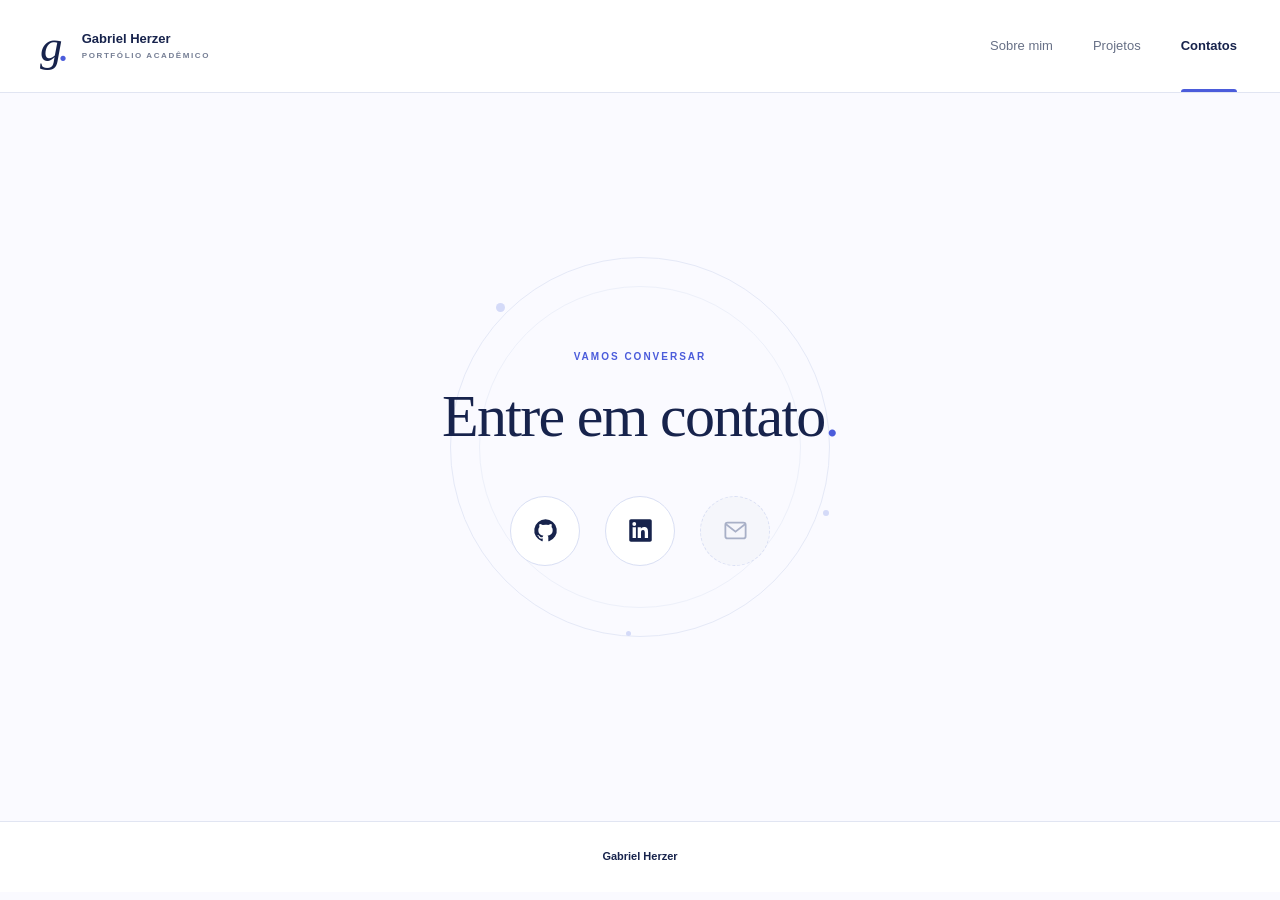
==== contatos.html @ 7535db95 "segunda versão do portifolio" ====
<!doctype html>
<html lang="pt-BR"><head><meta charset="utf-8"><meta name="viewport" content="width=device-width, initial-scale=1"><meta name="theme-color" content="#17234c"><meta name="description" content="Portfólio acadêmico de Gabriel Herzer Gaspary. Estudante de DSM na FATEC São José dos Campos."><title>Contatos · Gabriel Herzer</title><link rel="icon" type="image/svg+xml" href="assets/favicon.svg"><link rel="stylesheet" href="styles.css"></head>
<body><a class="skip" href="#conteudo">Pular para o conteúdo</a><header class="header"><div class="header-inner"><a class="brand" href="index.html" aria-label="Gabriel Herzer, sobre mim"><span class="brand-symbol">g<span>.</span></span><span class="brand-name">Gabriel Herzer<small>PORTFÓLIO ACADÊMICO</small></span></a><nav aria-label="Navegação principal"><a href="index.html">Sobre mim</a><a href="projetos.html">Projetos</a><a href="contatos.html" class="active" aria-current="page">Contatos</a></nav></div></header><main id="conteudo">
<section class="contact-page wrap" aria-labelledby="contact-title"><div class="contact-orbit" aria-hidden="true"><span></span><span></span><span></span></div><p class="eyebrow">VAMOS CONVERSAR</p><h1 id="contact-title">Entre em contato<span>.</span></h1><div class="social-icons"><a href="https://github.com/GabrielHerzer" aria-label="GitHub de Gabriel Herzer" title="GitHub" target="_blank" rel="noopener noreferrer"><svg viewBox="0 0 24 24" fill="currentColor" aria-hidden="true"><path d="M12 2a10 10 0 0 0-3.16 19.49c.5.09.68-.22.68-.48v-1.86c-2.78.6-3.37-1.18-3.37-1.18-.45-1.16-1.11-1.47-1.11-1.47-.91-.62.07-.61.07-.61 1 .07 1.53 1.03 1.53 1.03.89 1.53 2.34 1.09 2.91.83.09-.65.35-1.09.64-1.34-2.22-.25-4.56-1.11-4.56-4.94 0-1.09.39-1.98 1.03-2.68-.1-.25-.45-1.27.1-2.65 0 0 .84-.27 2.75 1.03A9.58 9.58 0 0 1 12 6.83c.85 0 1.71.11 2.51.34 1.91-1.3 2.75-1.03 2.75-1.03.55 1.38.2 2.4.1 2.65.64.7 1.03 1.59 1.03 2.68 0 3.84-2.34 4.69-4.57 4.94.36.31.68.92.68 1.85v2.75c0 .27.18.58.69.48A10 10 0 0 0 12 2Z"/></svg></a><a href="https://www.linkedin.com/in/gabriel-herzer-133220352/" aria-label="LinkedIn de Gabriel Herzer" title="LinkedIn" target="_blank" rel="noopener noreferrer"><svg viewBox="0 0 24 24" fill="currentColor" aria-hidden="true"><path d="M20.45 2H3.55C2.69 2 2 2.68 2 3.52v16.96c0 .84.69 1.52 1.55 1.52h16.9c.86 0 1.55-.68 1.55-1.52V3.52c0-.84-.69-1.52-1.55-1.52ZM7.93 18.75H4.98V9.2h2.95v9.55ZM6.45 7.9a1.71 1.71 0 1 1 0-3.42 1.71 1.71 0 0 1 0 3.42Zm12.3 10.85H15.8V14.1c0-1.11-.02-2.54-1.55-2.54-1.55 0-1.79 1.21-1.79 2.46v4.73H9.51V9.2h2.83v1.3h.04c.39-.74 1.36-1.53 2.79-1.53 2.99 0 3.54 1.97 3.54 4.53v5.25Z"/></svg></a><button type="button" disabled aria-label="E-mail ainda não informado" title="E-mail ainda não informado"><svg viewBox="0 0 24 24" fill="none" stroke="currentColor" stroke-width="1.6" aria-hidden="true"><rect x="3" y="5" width="18" height="14" rx="2"/><path d="m3 6 9 7 9-7"/></svg></button></div></section>
</main><footer class="footer"><div><span>Gabriel Herzer</span></div></footer></body></html>
---- styles.css ----
:root{--bg:#fafaff;--white:#fff;--navy:#17234c;--blue:#4b5cdb;--text:#4e566b;--muted:#757e94;--border:#e1e5f2;--soft:#f0f2ff;--serif:Georgia,'Times New Roman',serif;--sans:'Segoe UI',Arial,sans-serif}*{box-sizing:border-box}body{margin:0;color:var(--text);background:var(--bg);font:15px/1.8 var(--sans);-webkit-font-smoothing:antialiased}a{color:inherit;text-decoration:none}h1,h2,h3,h4,p{margin:0}h1,h2,h3,h4{color:var(--navy)}a,button{-webkit-tap-highlight-color:transparent}.wrap{width:min(1120px,calc(100% - 80px));margin-inline:auto}.header{background:rgba(255,255,255,.97);border-bottom:1px solid var(--border)}.header-inner{width:min(1240px,calc(100% - 80px));margin:auto;display:flex;align-items:center;justify-content:space-between;height:92px;gap:30px}.brand{display:flex;align-items:center;gap:12px}.brand-symbol{font:italic 45px/1 var(--serif);color:var(--navy);letter-spacing:-4px;padding-right:4px}.brand-symbol span{color:var(--blue)}.brand-name{font-size:13px;font-weight:650;line-height:1.6;color:var(--navy)}.brand-name small{display:block;font-size:8px;font-weight:600;letter-spacing:1.6px;color:var(--muted)}nav{display:flex;gap:34px;align-self:stretch;align-items:stretch}nav a{display:flex;align-items:center;font-size:13px;position:relative;color:#677086;padding:0 3px}nav a:hover{color:var(--blue)}nav a.active{color:var(--navy);font-weight:650}nav a.active:after{content:'';position:absolute;height:3px;bottom:0;left:3px;right:3px;background:var(--blue);border-radius:5px 5px 0 0}.eyebrow{font-size:10px;font-weight:650;letter-spacing:2px;color:var(--blue);line-height:1.6}.status-dot{width:6px;height:6px;display:inline-block;background:var(--blue);border-radius:50%;margin-right:8px;vertical-align:2px}h1{font:500 clamp(38px,4.5vw,58px)/1.15 var(--serif);letter-spacing:-1.7px}h1>span{color:var(--blue)}.intro{display:grid;grid-template-columns:320px 1fr;gap:76px;align-items:center;padding-top:68px;padding-bottom:68px;border-bottom:1px solid var(--border)}.portrait{position:relative;width:100%;align-self:start;margin-top:5px}.portrait img{width:100%;height:402px;object-fit:cover;object-position:center 43%;display:block;border-radius:130px 130px 14px 14px}.portrait:before{content:'';position:absolute;inset:14px -12px -14px 14px;border:1px solid #c7cef0;border-radius:130px 130px 16px 16px;z-index:-1}.portrait-note{display:block;text-align:center;font-size:8px;letter-spacing:2px;margin-top:26px;color:var(--muted)}.intro-copy>.eyebrow{margin-bottom:14px}.intro-lead{font-size:21px;color:var(--navy);line-height:1.5;margin-top:18px;margin-bottom:17px;font-weight:400}.intro-copy>p:not(.eyebrow):not(.intro-lead){font-size:13px;line-height:1.95;margin-top:12px}.intro-copy strong{font-weight:600;color:#34416d}.text-link{display:inline-flex;align-items:center;gap:17px;font-size:12px;color:var(--blue);font-weight:650;margin-top:22px}.text-link svg{width:15px;height:15px}.goals{display:grid;grid-template-columns:1fr 1fr;gap:25px;margin-top:26px;padding-top:20px;border-top:1px solid var(--border)}.field-label{font-size:8px;font-weight:650;color:var(--muted);letter-spacing:1.2px;line-height:1.6;display:block}.blank{display:block;border-bottom:1px dashed #c8cfdf;min-height:21px;min-width:30px;max-width:100%;line-height:1}.section{padding-top:65px;padding-bottom:65px}.section-title{margin-bottom:30px}.section-title .eyebrow{margin-bottom:9px}h2{font:600 33px/1.25 var(--serif);letter-spacing:-.6px}.section-title h2:after{content:'';display:block;width:34px;height:3px;border-radius:2px;background:var(--blue);margin-top:16px}.section-description{font-size:13px;margin-top:15px}.education-grid{display:grid;grid-template-columns:1fr 1fr;gap:24px}.education-card{background:var(--white);border:1px solid var(--border);border-radius:12px;overflow:hidden;box-shadow:0 5px 18px #18235004;display:flex;flex-direction:column}.education-content{padding:26px 26px 24px;flex:1}.badge{display:inline-flex;align-items:center;max-width:100%;border:1px solid #d7ddfd;background:var(--soft);color:var(--blue);font-size:8px;letter-spacing:1px;font-weight:650;padding:5px 9px;border-radius:5px;line-height:1.5}.badge.neutral{background:#f6f7fa;border-color:var(--border);color:var(--muted)}.education-card h3{font-size:19px;font-weight:600;line-height:1.5;letter-spacing:-.3px;margin:17px 0 20px;min-height:57px}dl{margin:0}dl>div{display:flex;gap:8px;margin-top:9px;font-size:12px}dt{font-weight:650;color:#48516b;flex-shrink:0}dt:after{content:':'}dd{margin:0;flex:1}dd .blank{min-height:20px}.empty-image{height:175px;background:linear-gradient(120deg,#f4f5fb,#edeff8);margin:0 14px 14px;border:1px solid #e5e8f2;border-radius:5px}.activities-section{background:#f3f5fc;border-block:1px solid #e9ecf6}.activity-card{background:white;border:1px solid var(--border);border-left:3px solid var(--blue);border-radius:11px;padding:26px 30px;max-width:100%}.activity-top{display:grid;grid-template-columns:1fr 210px;gap:60px;margin-bottom:19px}.activity-institution{max-width:480px;margin-bottom:19px}.activity-card .blank{min-height:25px}.skills-grid{display:grid;grid-template-columns:1fr 1fr;gap:45px}.subheading{font:650 11px/1.5 var(--sans);text-transform:uppercase;letter-spacing:1.7px;padding-bottom:12px;border-bottom:1px solid #dbe0f5;margin-bottom:16px}.tags{display:flex;flex-wrap:wrap;gap:8px}.tags>span{padding:5px 12px;border-radius:30px;border:1px solid #d7ddfb;background:var(--soft);color:#4554b7;font-size:11px;line-height:1.8}.language-block{margin-top:32px;max-width:500px}.language-blank{display:grid;grid-template-columns:1fr 1fr;gap:25px}.footer{border-top:1px solid var(--border);padding:25px 0;background:var(--white);margin-top:20px}.footer>div{width:min(1120px,calc(100% - 80px));margin:auto;display:flex;justify-content:space-between;gap:20px;font-size:9px;color:var(--muted)}.footer>div>span:first-child{color:var(--navy);font-weight:600}.page-intro{padding:55px 0 45px;text-align:center}.page-intro .eyebrow{margin-bottom:12px}.page-intro h1{font-size:45px}.page-intro>p:last-child{font-size:13px;margin-top:14px}.category-heading{display:flex;justify-content:space-between;gap:20px;align-items:center;margin-bottom:22px}.category-heading h2{font:600 18px/1.5 var(--sans);letter-spacing:-.4px}.category-heading h2 span{color:var(--muted);font-weight:400}.count{font-size:8px;letter-spacing:1.4px;color:var(--muted);white-space:nowrap}.project-card{background:var(--white);border:1px solid var(--border);border-radius:15px;box-shadow:0 8px 28px #18235007;display:grid;grid-template-columns:34% 1fr;gap:36px;padding:24px}.project-image{background:linear-gradient(145deg,#f1f3fa,#ebeef8);border:1px solid #e5e8f2;border-radius:8px;min-height:270px;height:300px;align-self:start}.project-details{padding:3px 4px 7px 0}.project-top{display:flex;justify-content:space-between;align-items:center;gap:15px;margin-bottom:6px}.project-top .eyebrow{font-size:8px;letter-spacing:1.4px}.project-top .badge{font-size:7px;letter-spacing:.5px}.project-details h3{font-size:26px;letter-spacing:-.7px;font-weight:650;margin-bottom:15px;line-height:1.3}.partner{margin-bottom:21px;max-width:360px}.project-details h4{font-size:12px;font-weight:650;margin:18px 0 5px;color:var(--blue);line-height:1.5}.project-details h4 span{font-weight:400;color:var(--muted)}.project-details p{font-size:12px;line-height:1.9}.project-details .tags{margin-top:10px;gap:6px}.project-details .tags>span{font-size:10px;padding:3px 10px}.repo-actions{margin-top:24px;display:flex;flex-wrap:wrap;gap:20px;align-items:center}.button{display:inline-flex;align-items:center;justify-content:center;gap:10px;padding:10px 14px;border:1px solid #cbd2f5;border-radius:7px;background:var(--soft);color:#3445b4;font-size:10px;font-weight:650;line-height:1.5}.button svg{height:15px;width:15px}.button svg:last-child{width:12px;height:12px;margin-left:6px}.button:hover{background:#e3e7ff}.personal-repo{flex:1;min-width:170px}.personal-repo .field-label{font-size:7px}.future-projects{padding-top:42px;padding-bottom:65px}.future-section+ .future-section{margin-top:35px}.empty-category{border:1px dashed #d7dcec;background:#f7f8fd;border-radius:10px;min-height:65px;padding:19px 24px}.empty-category p{font-size:12px;color:var(--muted)}.contact-page{min-height:calc(100vh - 192px);padding:120px 0 100px;display:flex;align-items:center;justify-content:center;flex-direction:column;position:relative;text-align:center;isolation:isolate}.contact-page>.eyebrow{margin-bottom:17px}.contact-page h1{font-size:clamp(37px,5vw,60px)}.social-icons{display:flex;align-items:center;gap:25px;margin-top:45px}.social-icons a,.social-icons button{width:70px;height:70px;display:flex;justify-content:center;align-items:center;border:1px solid #d9dff4;background:var(--white);border-radius:50%;color:var(--navy);transition:transform .2s,border-color .2s,background .2s}.social-icons svg{height:27px;width:27px}.social-icons a:hover{transform:translateY(-4px);border-color:var(--blue);background:var(--soft);color:var(--blue)}.social-icons button:disabled{color:#a8b0c7;background:#f5f6fb;border-style:dashed;cursor:not-allowed}.contact-orbit{width:380px;height:380px;position:absolute;z-index:-1;border-radius:50%;border:1px solid #e5e9f7;top:50%;left:50%;transform:translate(-50%,-50%)}.contact-orbit:before{content:'';position:absolute;inset:28px;border:1px solid #edf0fa;border-radius:50%}.contact-orbit span{position:absolute;width:9px;height:9px;border-radius:50%;background:#d4daf8;top:45px;left:45px}.contact-orbit span:nth-child(2){top:auto;left:auto;right:0;bottom:120px;width:6px;height:6px}.contact-orbit span:nth-child(3){top:auto;bottom:0;left:175px;width:5px;height:5px}.skip{position:absolute;top:-100px;left:15px;background:var(--navy);color:white;padding:10px;z-index:10}.skip:focus{top:10px}:focus-visible{outline:3px solid #7884e7;outline-offset:5px}
@media(max-width:1000px){.intro{gap:44px;grid-template-columns:280px 1fr}.portrait img{height:370px}.intro-copy h1{font-size:43px}.intro-lead{font-size:19px}.project-card{grid-template-columns:31% 1fr;gap:25px}.project-top{flex-wrap:wrap}.project-image{height:260px}.education-content{padding:22px}.activity-top{gap:30px}}
@media(max-width:700px){.wrap{width:calc(100% - 36px)}.header-inner{width:calc(100% - 36px);height:auto;min-height:106px;flex-wrap:wrap;gap:0;justify-content:center;padding-top:15px}.brand{width:100%;justify-content:center;gap:10px}.brand-symbol{font-size:33px}.brand-name{font-size:11px}.brand-name small{font-size:6px}nav{width:100%;justify-content:center;gap:35px;height:48px}nav a{font-size:12px}.intro{padding-top:35px;padding-bottom:42px;grid-template-columns:1fr;gap:35px}.portrait{width:220px;justify-self:center}.portrait img{height:278px;border-radius:100px 100px 10px 10px}.portrait:before{border-radius:100px 100px 12px 12px;inset:9px -9px -9px 9px}.portrait-note{font-size:7px;margin-top:20px}.intro-copy h1{font-size:40px}.intro-copy>.eyebrow{font-size:9px;margin-bottom:12px}.intro-lead{font-size:19px;margin-top:15px}.intro-copy>p:not(.eyebrow):not(.intro-lead){font-size:13px}.goals{gap:17px}.field-label{font-size:7px;letter-spacing:.8px}.section{padding:42px 0}.section-title{margin-bottom:25px}.section-title .eyebrow{font-size:9px}h2{font-size:29px}.education-grid,.skills-grid{grid-template-columns:1fr;gap:22px}.education-card h3{font-size:19px;min-height:0}.education-content{padding:23px}.empty-image{height:155px}.activity-card{padding:22px}.activity-top{grid-template-columns:1fr;gap:18px}.activity-institution{max-width:100%}.skills-grid{gap:28px}.subheading{font-size:10px}.tags>span{font-size:11px}.language-block{margin-top:29px}.footer{margin-top:0}.footer>div{width:calc(100% - 36px);flex-direction:column;align-items:center;gap:4px;text-align:center;font-size:9px}.page-intro{padding:36px 0}.page-intro h1{font-size:38px}.page-intro .eyebrow{font-size:8px;letter-spacing:1.7px}.page-intro>p:last-child{font-size:12px;max-width:270px;margin-inline:auto}.category-heading{gap:15px}.category-heading h2{font-size:16px}.count{font-size:7px;letter-spacing:.8px}.project-card{grid-template-columns:1fr;gap:22px;padding:16px}.project-image{height:200px;min-height:200px}.project-details{padding:0 3px 8px}.project-details h3{font-size:25px}.project-details h4{font-size:12px}.project-details p{font-size:12px}.project-top{gap:12px}.repo-actions{gap:18px}.personal-repo{flex-basis:100%}.future-projects{padding-top:30px;padding-bottom:45px}.empty-category{padding:18px}.contact-page{min-height:calc(100svh - 220px);padding:100px 0}.contact-page h1{font-size:37px}.contact-orbit{width:290px;height:290px}.contact-orbit span:nth-child(3){left:140px}.social-icons{gap:18px;margin-top:35px}.social-icons a,.social-icons button{width:61px;height:61px}.social-icons svg{width:25px;height:25px}}
@media(prefers-reduced-motion:reduce){*{transition:none!important}}

/* Ajustes solicitados: perfil circular, atividades preenchidas e projetos reservados. */
.intro.wrap{width:min(1240px,calc(100% - 48px));grid-template-columns:320px minmax(0,700px);justify-content:start;gap:65px;padding-block:62px}
.portrait{margin:0;align-self:center}.portrait:before{content:none}.portrait img{width:320px;height:320px;border-radius:50%;object-fit:cover;object-position:center 43%}
.intro-copy h1{font-size:54px}.intro-copy .goals{max-width:620px}.intro-copy .intro-lead{margin-block:16px}
.footer>div{justify-content:center;text-align:center}.footer>div>span:first-child{font-size:11px}
.activity-list{display:grid;gap:18px}.activity-top{margin-bottom:16px;align-items:start}.activity-top h3{font-size:17px;font-weight:600;line-height:1.5;letter-spacing:-.2px}.activity-top .badge{margin-top:9px}.activity-institution p{font-size:13px;margin-top:3px}.activity-institution{margin-bottom:13px}
.language-list{display:grid;gap:0}.language-list>div{display:flex;justify-content:space-between;align-items:center;border-bottom:1px solid var(--border);padding:11px 0;font-size:13px}.language-list strong{font-weight:600;color:var(--navy)}.language-list span{font-size:11px;color:var(--blue);background:var(--soft);padding:3px 11px;border-radius:20px}
.projects-page .project-list,.projects-page .future-projects{width:calc(100% - 48px);max-width:1480px;margin-inline:auto}.projects-page .page-intro{max-width:none;width:calc(100% - 48px);text-align:left;padding-bottom:35px}
.projects-page .project-card{grid-template-columns:minmax(0,.95fr) minmax(0,1.05fr);gap:38px;padding:24px;margin-bottom:26px}.projects-page .project-image{height:auto;min-height:340px;align-self:stretch}.project-details{min-width:0}
.projects-page .api-placeholder{min-height:245px}.projects-page .api-placeholder .project-image{min-height:195px}.api-placeholder .project-details{align-self:center}.api-placeholder h3{font-size:21px;margin-top:9px}.placeholder-fields{display:grid;gap:16px;max-width:90%;margin-top:20px}
.reserved-grid{display:grid;grid-template-columns:repeat(3,minmax(0,1fr));gap:22px}.reserved-card{border:1px solid var(--border);border-radius:12px;background:var(--white);overflow:hidden}.reserved-image{height:150px;background:linear-gradient(145deg,#f1f3fa,#ebeef8);border-bottom:1px solid var(--border)}.reserved-copy{padding:20px;display:grid;gap:14px}.future-projects .future-section+.future-section{margin-top:40px}
@media(max-width:1000px){.intro.wrap{grid-template-columns:270px minmax(0,1fr);gap:38px}.portrait img{width:270px;height:270px}.intro-copy h1{font-size:45px}.projects-page .project-card{gap:24px;grid-template-columns:minmax(0,.8fr) minmax(0,1.2fr)}}
@media(max-width:700px){.intro.wrap{width:calc(100% - 36px);grid-template-columns:1fr;gap:30px;padding-block:35px}.portrait{width:220px;justify-self:start}.portrait img{width:220px;height:220px;border-radius:50%}.intro-copy h1{font-size:42px}.activity-top h3{font-size:16px}.activity-top{grid-template-columns:1fr;gap:15px}.projects-page .project-list,.projects-page .future-projects,.projects-page .page-intro{width:calc(100% - 36px)}.projects-page .project-card{grid-template-columns:1fr;gap:20px;padding:16px}.projects-page .project-image{min-height:200px;height:200px}.projects-page .api-placeholder .project-image{min-height:145px;height:145px}.projects-page .api-placeholder{min-height:0}.api-placeholder .project-details{padding:2px 4px 8px}.reserved-grid{grid-template-columns:1fr;gap:18px}.reserved-image{height:135px}.category-heading{align-items:start}.category-heading .count{font-size:7px;max-width:120px;text-align:right;line-height:1.7}.projects-page .page-intro h1{font-size:38px}.projects-page .page-intro>p:last-child{margin-inline:0}.footer>div{align-items:center}}

/* Atividades em cards compactos, três por linha no computador. */
.activity-list{grid-template-columns:repeat(3,minmax(0,1fr));gap:18px;align-items:stretch}
.activity-card{display:flex;flex-direction:column;align-items:flex-start;padding:23px 24px;border-left-width:2px;min-width:0}
.activity-card>.badge{text-transform:uppercase;font-size:8px;letter-spacing:.8px;margin-bottom:14px}
.activity-card>h3{font-size:16px;line-height:1.5;font-weight:600;letter-spacing:-.2px;margin-bottom:10px}
.course-institution{font-size:12px;line-height:1.6;color:var(--muted);margin-bottom:23px}
.course-period{margin-top:auto;width:100%;border-top:1px solid var(--border);padding-top:12px}
.course-period>p{font-size:12px;line-height:1.6;color:var(--navy);margin-top:4px}
@media(min-width:701px) and (max-width:1000px){.activity-list{grid-template-columns:repeat(2,minmax(0,1fr))}}
@media(max-width:700px){.activity-list{grid-template-columns:1fr;gap:14px}.activity-card{padding:21px 23px}.activity-card>h3{font-size:16px}.course-institution{margin-bottom:18px}}
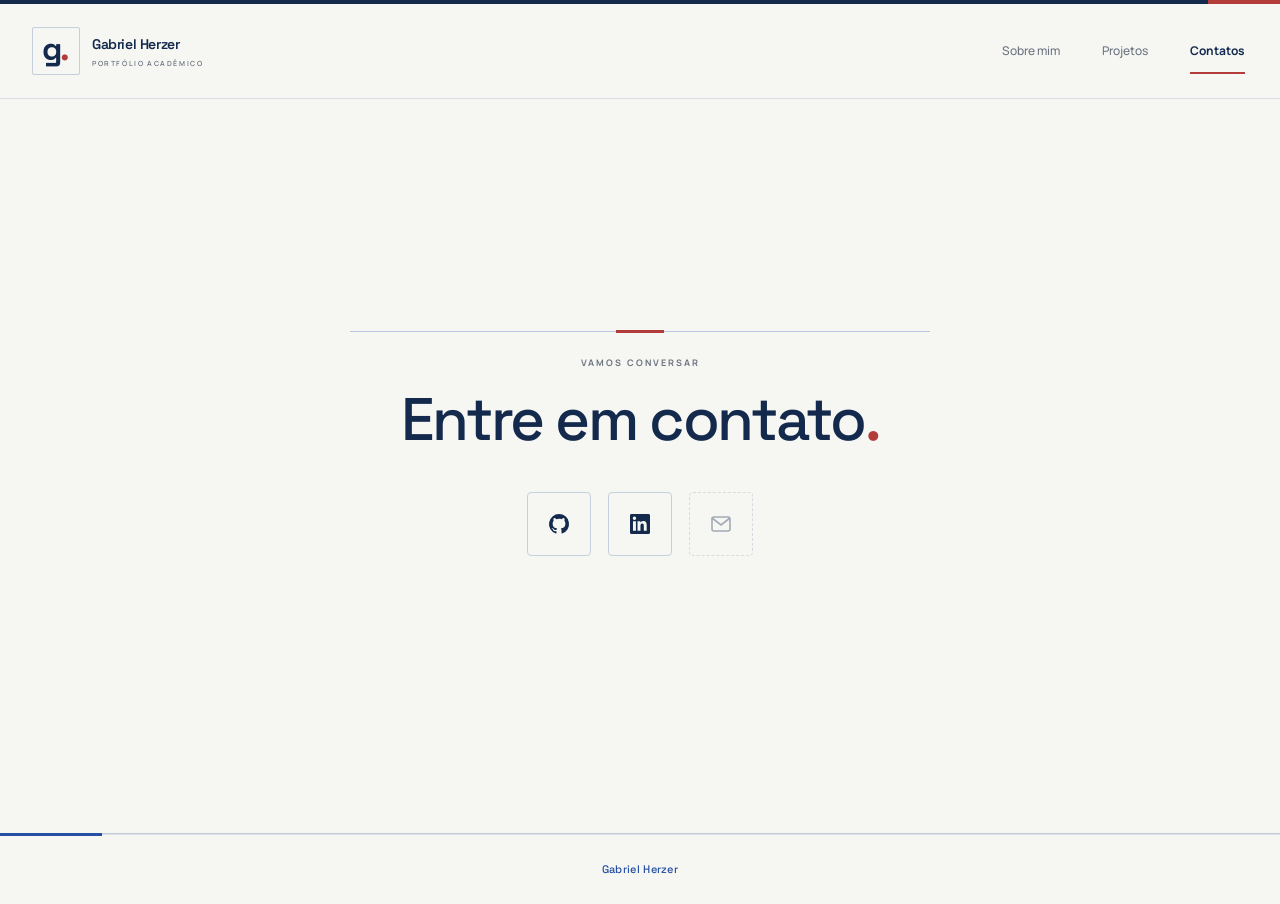
==== commit c1dd3d46: "Renova visual azul e vermelho com animacoes e niveis de idiomas" ====
--- a/contatos.html
+++ b/contatos.html
@@ -1,5 +1,5 @@
-<!doctype html>
-<html lang="pt-BR"><head><meta charset="utf-8"><meta name="viewport" content="width=device-width, initial-scale=1"><meta name="theme-color" content="#17234c"><meta name="description" content="Portfólio acadêmico de Gabriel Herzer Gaspary. Estudante de DSM na FATEC São José dos Campos."><title>Contatos · Gabriel Herzer</title><link rel="icon" type="image/svg+xml" href="assets/favicon.svg"><link rel="stylesheet" href="styles.css"></head>
-<body><a class="skip" href="#conteudo">Pular para o conteúdo</a><header class="header"><div class="header-inner"><a class="brand" href="index.html" aria-label="Gabriel Herzer, sobre mim"><span class="brand-symbol">g<span>.</span></span><span class="brand-name">Gabriel Herzer<small>PORTFÓLIO ACADÊMICO</small></span></a><nav aria-label="Navegação principal"><a href="index.html">Sobre mim</a><a href="projetos.html">Projetos</a><a href="contatos.html" class="active" aria-current="page">Contatos</a></nav></div></header><main id="conteudo">
-<section class="contact-page wrap" aria-labelledby="contact-title"><div class="contact-orbit" aria-hidden="true"><span></span><span></span><span></span></div><p class="eyebrow">VAMOS CONVERSAR</p><h1 id="contact-title">Entre em contato<span>.</span></h1><div class="social-icons"><a href="https://github.com/GabrielHerzer" aria-label="GitHub de Gabriel Herzer" title="GitHub" target="_blank" rel="noopener noreferrer"><svg viewBox="0 0 24 24" fill="currentColor" aria-hidden="true"><path d="M12 2a10 10 0 0 0-3.16 19.49c.5.09.68-.22.68-.48v-1.86c-2.78.6-3.37-1.18-3.37-1.18-.45-1.16-1.11-1.47-1.11-1.47-.91-.62.07-.61.07-.61 1 .07 1.53 1.03 1.53 1.03.89 1.53 2.34 1.09 2.91.83.09-.65.35-1.09.64-1.34-2.22-.25-4.56-1.11-4.56-4.94 0-1.09.39-1.98 1.03-2.68-.1-.25-.45-1.27.1-2.65 0 0 .84-.27 2.75 1.03A9.58 9.58 0 0 1 12 6.83c.85 0 1.71.11 2.51.34 1.91-1.3 2.75-1.03 2.75-1.03.55 1.38.2 2.4.1 2.65.64.7 1.03 1.59 1.03 2.68 0 3.84-2.34 4.69-4.57 4.94.36.31.68.92.68 1.85v2.75c0 .27.18.58.69.48A10 10 0 0 0 12 2Z"/></svg></a><a href="https://www.linkedin.com/in/gabriel-herzer-133220352/" aria-label="LinkedIn de Gabriel Herzer" title="LinkedIn" target="_blank" rel="noopener noreferrer"><svg viewBox="0 0 24 24" fill="currentColor" aria-hidden="true"><path d="M20.45 2H3.55C2.69 2 2 2.68 2 3.52v16.96c0 .84.69 1.52 1.55 1.52h16.9c.86 0 1.55-.68 1.55-1.52V3.52c0-.84-.69-1.52-1.55-1.52ZM7.93 18.75H4.98V9.2h2.95v9.55ZM6.45 7.9a1.71 1.71 0 1 1 0-3.42 1.71 1.71 0 0 1 0 3.42Zm12.3 10.85H15.8V14.1c0-1.11-.02-2.54-1.55-2.54-1.55 0-1.79 1.21-1.79 2.46v4.73H9.51V9.2h2.83v1.3h.04c.39-.74 1.36-1.53 2.79-1.53 2.99 0 3.54 1.97 3.54 4.53v5.25Z"/></svg></a><button type="button" disabled aria-label="E-mail ainda não informado" title="E-mail ainda não informado"><svg viewBox="0 0 24 24" fill="none" stroke="currentColor" stroke-width="1.6" aria-hidden="true"><rect x="3" y="5" width="18" height="14" rx="2"/><path d="m3 6 9 7 9-7"/></svg></button></div></section>
-</main><footer class="footer"><div><span>Gabriel Herzer</span></div></footer></body></html>+<!doctype html>
+<html lang="pt-BR"><head><meta charset="utf-8"><meta name="viewport" content="width=device-width, initial-scale=1"><meta name="theme-color" content="#142a4d"><meta name="description" content="Portfólio acadêmico de Gabriel Herzer Gaspary. Estudante de DSM na FATEC São José dos Campos."><title>Contatos · Gabriel Herzer</title><link rel="icon" type="image/svg+xml" href="assets/favicon.svg"><link rel="stylesheet" href="styles.css"><link rel="stylesheet" href="design.css"></head>
+<body><a class="skip" href="#conteudo">Pular para o conteúdo</a><header class="header"><div class="header-inner"><a class="brand" href="index.html" aria-label="Gabriel Herzer, sobre mim"><span class="brand-symbol">g<span>.</span></span><span class="brand-name">Gabriel Herzer<small>PORTFÓLIO ACADÊMICO</small></span></a><nav aria-label="Navegação principal"><a href="index.html">Sobre mim</a><a href="projetos.html">Projetos</a><a href="contatos.html" class="active" aria-current="page">Contatos</a></nav></div></header><main id="conteudo">
+<section class="contact-page wrap" aria-labelledby="contact-title"><div class="contact-orbit" aria-hidden="true"><span></span><span></span><span></span></div><p class="eyebrow">VAMOS CONVERSAR</p><h1 id="contact-title">Entre em contato<span>.</span></h1><div class="social-icons"><a href="https://github.com/GabrielHerzer" aria-label="GitHub de Gabriel Herzer" title="GitHub" target="_blank" rel="noopener noreferrer"><svg viewBox="0 0 24 24" fill="currentColor" aria-hidden="true"><path d="M12 2a10 10 0 0 0-3.16 19.49c.5.09.68-.22.68-.48v-1.86c-2.78.6-3.37-1.18-3.37-1.18-.45-1.16-1.11-1.47-1.11-1.47-.91-.62.07-.61.07-.61 1 .07 1.53 1.03 1.53 1.03.89 1.53 2.34 1.09 2.91.83.09-.65.35-1.09.64-1.34-2.22-.25-4.56-1.11-4.56-4.94 0-1.09.39-1.98 1.03-2.68-.1-.25-.45-1.27.1-2.65 0 0 .84-.27 2.75 1.03A9.58 9.58 0 0 1 12 6.83c.85 0 1.71.11 2.51.34 1.91-1.3 2.75-1.03 2.75-1.03.55 1.38.2 2.4.1 2.65.64.7 1.03 1.59 1.03 2.68 0 3.84-2.34 4.69-4.57 4.94.36.31.68.92.68 1.85v2.75c0 .27.18.58.69.48A10 10 0 0 0 12 2Z"/></svg></a><a href="https://www.linkedin.com/in/gabriel-herzer-133220352/" aria-label="LinkedIn de Gabriel Herzer" title="LinkedIn" target="_blank" rel="noopener noreferrer"><svg viewBox="0 0 24 24" fill="currentColor" aria-hidden="true"><path d="M20.45 2H3.55C2.69 2 2 2.68 2 3.52v16.96c0 .84.69 1.52 1.55 1.52h16.9c.86 0 1.55-.68 1.55-1.52V3.52c0-.84-.69-1.52-1.55-1.52ZM7.93 18.75H4.98V9.2h2.95v9.55ZM6.45 7.9a1.71 1.71 0 1 1 0-3.42 1.71 1.71 0 0 1 0 3.42Zm12.3 10.85H15.8V14.1c0-1.11-.02-2.54-1.55-2.54-1.55 0-1.79 1.21-1.79 2.46v4.73H9.51V9.2h2.83v1.3h.04c.39-.74 1.36-1.53 2.79-1.53 2.99 0 3.54 1.97 3.54 4.53v5.25Z"/></svg></a><button type="button" disabled aria-label="E-mail ainda não informado" title="E-mail ainda não informado"><svg viewBox="0 0 24 24" fill="none" stroke="currentColor" stroke-width="1.6" aria-hidden="true"><rect x="3" y="5" width="18" height="14" rx="2"/><path d="m3 6 9 7 9-7"/></svg></button></div></section>
+</main><footer class="footer"><span class="footer-track" aria-hidden="true"><span class="footer-red"></span><span class="footer-blue"></span></span><div><span class="footer-name">Gabriel Herzer</span></div></footer></body></html>
--- a/styles.css
+++ b/styles.css
@@ -1,30 +1,35 @@
-
-:root{--bg:#fafaff;--white:#fff;--navy:#17234c;--blue:#4b5cdb;--text:#4e566b;--muted:#757e94;--border:#e1e5f2;--soft:#f0f2ff;--serif:Georgia,'Times New Roman',serif;--sans:'Segoe UI',Arial,sans-serif}*{box-sizing:border-box}body{margin:0;color:var(--text);background:var(--bg);font:15px/1.8 var(--sans);-webkit-font-smoothing:antialiased}a{color:inherit;text-decoration:none}h1,h2,h3,h4,p{margin:0}h1,h2,h3,h4{color:var(--navy)}a,button{-webkit-tap-highlight-color:transparent}.wrap{width:min(1120px,calc(100% - 80px));margin-inline:auto}.header{background:rgba(255,255,255,.97);border-bottom:1px solid var(--border)}.header-inner{width:min(1240px,calc(100% - 80px));margin:auto;display:flex;align-items:center;justify-content:space-between;height:92px;gap:30px}.brand{display:flex;align-items:center;gap:12px}.brand-symbol{font:italic 45px/1 var(--serif);color:var(--navy);letter-spacing:-4px;padding-right:4px}.brand-symbol span{color:var(--blue)}.brand-name{font-size:13px;font-weight:650;line-height:1.6;color:var(--navy)}.brand-name small{display:block;font-size:8px;font-weight:600;letter-spacing:1.6px;color:var(--muted)}nav{display:flex;gap:34px;align-self:stretch;align-items:stretch}nav a{display:flex;align-items:center;font-size:13px;position:relative;color:#677086;padding:0 3px}nav a:hover{color:var(--blue)}nav a.active{color:var(--navy);font-weight:650}nav a.active:after{content:'';position:absolute;height:3px;bottom:0;left:3px;right:3px;background:var(--blue);border-radius:5px 5px 0 0}.eyebrow{font-size:10px;font-weight:650;letter-spacing:2px;color:var(--blue);line-height:1.6}.status-dot{width:6px;height:6px;display:inline-block;background:var(--blue);border-radius:50%;margin-right:8px;vertical-align:2px}h1{font:500 clamp(38px,4.5vw,58px)/1.15 var(--serif);letter-spacing:-1.7px}h1>span{color:var(--blue)}.intro{display:grid;grid-template-columns:320px 1fr;gap:76px;align-items:center;padding-top:68px;padding-bottom:68px;border-bottom:1px solid var(--border)}.portrait{position:relative;width:100%;align-self:start;margin-top:5px}.portrait img{width:100%;height:402px;object-fit:cover;object-position:center 43%;display:block;border-radius:130px 130px 14px 14px}.portrait:before{content:'';position:absolute;inset:14px -12px -14px 14px;border:1px solid #c7cef0;border-radius:130px 130px 16px 16px;z-index:-1}.portrait-note{display:block;text-align:center;font-size:8px;letter-spacing:2px;margin-top:26px;color:var(--muted)}.intro-copy>.eyebrow{margin-bottom:14px}.intro-lead{font-size:21px;color:var(--navy);line-height:1.5;margin-top:18px;margin-bottom:17px;font-weight:400}.intro-copy>p:not(.eyebrow):not(.intro-lead){font-size:13px;line-height:1.95;margin-top:12px}.intro-copy strong{font-weight:600;color:#34416d}.text-link{display:inline-flex;align-items:center;gap:17px;font-size:12px;color:var(--blue);font-weight:650;margin-top:22px}.text-link svg{width:15px;height:15px}.goals{display:grid;grid-template-columns:1fr 1fr;gap:25px;margin-top:26px;padding-top:20px;border-top:1px solid var(--border)}.field-label{font-size:8px;font-weight:650;color:var(--muted);letter-spacing:1.2px;line-height:1.6;display:block}.blank{display:block;border-bottom:1px dashed #c8cfdf;min-height:21px;min-width:30px;max-width:100%;line-height:1}.section{padding-top:65px;padding-bottom:65px}.section-title{margin-bottom:30px}.section-title .eyebrow{margin-bottom:9px}h2{font:600 33px/1.25 var(--serif);letter-spacing:-.6px}.section-title h2:after{content:'';display:block;width:34px;height:3px;border-radius:2px;background:var(--blue);margin-top:16px}.section-description{font-size:13px;margin-top:15px}.education-grid{display:grid;grid-template-columns:1fr 1fr;gap:24px}.education-card{background:var(--white);border:1px solid var(--border);border-radius:12px;overflow:hidden;box-shadow:0 5px 18px #18235004;display:flex;flex-direction:column}.education-content{padding:26px 26px 24px;flex:1}.badge{display:inline-flex;align-items:center;max-width:100%;border:1px solid #d7ddfd;background:var(--soft);color:var(--blue);font-size:8px;letter-spacing:1px;font-weight:650;padding:5px 9px;border-radius:5px;line-height:1.5}.badge.neutral{background:#f6f7fa;border-color:var(--border);color:var(--muted)}.education-card h3{font-size:19px;font-weight:600;line-height:1.5;letter-spacing:-.3px;margin:17px 0 20px;min-height:57px}dl{margin:0}dl>div{display:flex;gap:8px;margin-top:9px;font-size:12px}dt{font-weight:650;color:#48516b;flex-shrink:0}dt:after{content:':'}dd{margin:0;flex:1}dd .blank{min-height:20px}.empty-image{height:175px;background:linear-gradient(120deg,#f4f5fb,#edeff8);margin:0 14px 14px;border:1px solid #e5e8f2;border-radius:5px}.activities-section{background:#f3f5fc;border-block:1px solid #e9ecf6}.activity-card{background:white;border:1px solid var(--border);border-left:3px solid var(--blue);border-radius:11px;padding:26px 30px;max-width:100%}.activity-top{display:grid;grid-template-columns:1fr 210px;gap:60px;margin-bottom:19px}.activity-institution{max-width:480px;margin-bottom:19px}.activity-card .blank{min-height:25px}.skills-grid{display:grid;grid-template-columns:1fr 1fr;gap:45px}.subheading{font:650 11px/1.5 var(--sans);text-transform:uppercase;letter-spacing:1.7px;padding-bottom:12px;border-bottom:1px solid #dbe0f5;margin-bottom:16px}.tags{display:flex;flex-wrap:wrap;gap:8px}.tags>span{padding:5px 12px;border-radius:30px;border:1px solid #d7ddfb;background:var(--soft);color:#4554b7;font-size:11px;line-height:1.8}.language-block{margin-top:32px;max-width:500px}.language-blank{display:grid;grid-template-columns:1fr 1fr;gap:25px}.footer{border-top:1px solid var(--border);padding:25px 0;background:var(--white);margin-top:20px}.footer>div{width:min(1120px,calc(100% - 80px));margin:auto;display:flex;justify-content:space-between;gap:20px;font-size:9px;color:var(--muted)}.footer>div>span:first-child{color:var(--navy);font-weight:600}.page-intro{padding:55px 0 45px;text-align:center}.page-intro .eyebrow{margin-bottom:12px}.page-intro h1{font-size:45px}.page-intro>p:last-child{font-size:13px;margin-top:14px}.category-heading{display:flex;justify-content:space-between;gap:20px;align-items:center;margin-bottom:22px}.category-heading h2{font:600 18px/1.5 var(--sans);letter-spacing:-.4px}.category-heading h2 span{color:var(--muted);font-weight:400}.count{font-size:8px;letter-spacing:1.4px;color:var(--muted);white-space:nowrap}.project-card{background:var(--white);border:1px solid var(--border);border-radius:15px;box-shadow:0 8px 28px #18235007;display:grid;grid-template-columns:34% 1fr;gap:36px;padding:24px}.project-image{background:linear-gradient(145deg,#f1f3fa,#ebeef8);border:1px solid #e5e8f2;border-radius:8px;min-height:270px;height:300px;align-self:start}.project-details{padding:3px 4px 7px 0}.project-top{display:flex;justify-content:space-between;align-items:center;gap:15px;margin-bottom:6px}.project-top .eyebrow{font-size:8px;letter-spacing:1.4px}.project-top .badge{font-size:7px;letter-spacing:.5px}.project-details h3{font-size:26px;letter-spacing:-.7px;font-weight:650;margin-bottom:15px;line-height:1.3}.partner{margin-bottom:21px;max-width:360px}.project-details h4{font-size:12px;font-weight:650;margin:18px 0 5px;color:var(--blue);line-height:1.5}.project-details h4 span{font-weight:400;color:var(--muted)}.project-details p{font-size:12px;line-height:1.9}.project-details .tags{margin-top:10px;gap:6px}.project-details .tags>span{font-size:10px;padding:3px 10px}.repo-actions{margin-top:24px;display:flex;flex-wrap:wrap;gap:20px;align-items:center}.button{display:inline-flex;align-items:center;justify-content:center;gap:10px;padding:10px 14px;border:1px solid #cbd2f5;border-radius:7px;background:var(--soft);color:#3445b4;font-size:10px;font-weight:650;line-height:1.5}.button svg{height:15px;width:15px}.button svg:last-child{width:12px;height:12px;margin-left:6px}.button:hover{background:#e3e7ff}.personal-repo{flex:1;min-width:170px}.personal-repo .field-label{font-size:7px}.future-projects{padding-top:42px;padding-bottom:65px}.future-section+ .future-section{margin-top:35px}.empty-category{border:1px dashed #d7dcec;background:#f7f8fd;border-radius:10px;min-height:65px;padding:19px 24px}.empty-category p{font-size:12px;color:var(--muted)}.contact-page{min-height:calc(100vh - 192px);padding:120px 0 100px;display:flex;align-items:center;justify-content:center;flex-direction:column;position:relative;text-align:center;isolation:isolate}.contact-page>.eyebrow{margin-bottom:17px}.contact-page h1{font-size:clamp(37px,5vw,60px)}.social-icons{display:flex;align-items:center;gap:25px;margin-top:45px}.social-icons a,.social-icons button{width:70px;height:70px;display:flex;justify-content:center;align-items:center;border:1px solid #d9dff4;background:var(--white);border-radius:50%;color:var(--navy);transition:transform .2s,border-color .2s,background .2s}.social-icons svg{height:27px;width:27px}.social-icons a:hover{transform:translateY(-4px);border-color:var(--blue);background:var(--soft);color:var(--blue)}.social-icons button:disabled{color:#a8b0c7;background:#f5f6fb;border-style:dashed;cursor:not-allowed}.contact-orbit{width:380px;height:380px;position:absolute;z-index:-1;border-radius:50%;border:1px solid #e5e9f7;top:50%;left:50%;transform:translate(-50%,-50%)}.contact-orbit:before{content:'';position:absolute;inset:28px;border:1px solid #edf0fa;border-radius:50%}.contact-orbit span{position:absolute;width:9px;height:9px;border-radius:50%;background:#d4daf8;top:45px;left:45px}.contact-orbit span:nth-child(2){top:auto;left:auto;right:0;bottom:120px;width:6px;height:6px}.contact-orbit span:nth-child(3){top:auto;bottom:0;left:175px;width:5px;height:5px}.skip{position:absolute;top:-100px;left:15px;background:var(--navy);color:white;padding:10px;z-index:10}.skip:focus{top:10px}:focus-visible{outline:3px solid #7884e7;outline-offset:5px}
-@media(max-width:1000px){.intro{gap:44px;grid-template-columns:280px 1fr}.portrait img{height:370px}.intro-copy h1{font-size:43px}.intro-lead{font-size:19px}.project-card{grid-template-columns:31% 1fr;gap:25px}.project-top{flex-wrap:wrap}.project-image{height:260px}.education-content{padding:22px}.activity-top{gap:30px}}
-@media(max-width:700px){.wrap{width:calc(100% - 36px)}.header-inner{width:calc(100% - 36px);height:auto;min-height:106px;flex-wrap:wrap;gap:0;justify-content:center;padding-top:15px}.brand{width:100%;justify-content:center;gap:10px}.brand-symbol{font-size:33px}.brand-name{font-size:11px}.brand-name small{font-size:6px}nav{width:100%;justify-content:center;gap:35px;height:48px}nav a{font-size:12px}.intro{padding-top:35px;padding-bottom:42px;grid-template-columns:1fr;gap:35px}.portrait{width:220px;justify-self:center}.portrait img{height:278px;border-radius:100px 100px 10px 10px}.portrait:before{border-radius:100px 100px 12px 12px;inset:9px -9px -9px 9px}.portrait-note{font-size:7px;margin-top:20px}.intro-copy h1{font-size:40px}.intro-copy>.eyebrow{font-size:9px;margin-bottom:12px}.intro-lead{font-size:19px;margin-top:15px}.intro-copy>p:not(.eyebrow):not(.intro-lead){font-size:13px}.goals{gap:17px}.field-label{font-size:7px;letter-spacing:.8px}.section{padding:42px 0}.section-title{margin-bottom:25px}.section-title .eyebrow{font-size:9px}h2{font-size:29px}.education-grid,.skills-grid{grid-template-columns:1fr;gap:22px}.education-card h3{font-size:19px;min-height:0}.education-content{padding:23px}.empty-image{height:155px}.activity-card{padding:22px}.activity-top{grid-template-columns:1fr;gap:18px}.activity-institution{max-width:100%}.skills-grid{gap:28px}.subheading{font-size:10px}.tags>span{font-size:11px}.language-block{margin-top:29px}.footer{margin-top:0}.footer>div{width:calc(100% - 36px);flex-direction:column;align-items:center;gap:4px;text-align:center;font-size:9px}.page-intro{padding:36px 0}.page-intro h1{font-size:38px}.page-intro .eyebrow{font-size:8px;letter-spacing:1.7px}.page-intro>p:last-child{font-size:12px;max-width:270px;margin-inline:auto}.category-heading{gap:15px}.category-heading h2{font-size:16px}.count{font-size:7px;letter-spacing:.8px}.project-card{grid-template-columns:1fr;gap:22px;padding:16px}.project-image{height:200px;min-height:200px}.project-details{padding:0 3px 8px}.project-details h3{font-size:25px}.project-details h4{font-size:12px}.project-details p{font-size:12px}.project-top{gap:12px}.repo-actions{gap:18px}.personal-repo{flex-basis:100%}.future-projects{padding-top:30px;padding-bottom:45px}.empty-category{padding:18px}.contact-page{min-height:calc(100svh - 220px);padding:100px 0}.contact-page h1{font-size:37px}.contact-orbit{width:290px;height:290px}.contact-orbit span:nth-child(3){left:140px}.social-icons{gap:18px;margin-top:35px}.social-icons a,.social-icons button{width:61px;height:61px}.social-icons svg{width:25px;height:25px}}
-@media(prefers-reduced-motion:reduce){*{transition:none!important}}
-
-/* Ajustes solicitados: perfil circular, atividades preenchidas e projetos reservados. */
-.intro.wrap{width:min(1240px,calc(100% - 48px));grid-template-columns:320px minmax(0,700px);justify-content:start;gap:65px;padding-block:62px}
-.portrait{margin:0;align-self:center}.portrait:before{content:none}.portrait img{width:320px;height:320px;border-radius:50%;object-fit:cover;object-position:center 43%}
-.intro-copy h1{font-size:54px}.intro-copy .goals{max-width:620px}.intro-copy .intro-lead{margin-block:16px}
-.footer>div{justify-content:center;text-align:center}.footer>div>span:first-child{font-size:11px}
-.activity-list{display:grid;gap:18px}.activity-top{margin-bottom:16px;align-items:start}.activity-top h3{font-size:17px;font-weight:600;line-height:1.5;letter-spacing:-.2px}.activity-top .badge{margin-top:9px}.activity-institution p{font-size:13px;margin-top:3px}.activity-institution{margin-bottom:13px}
-.language-list{display:grid;gap:0}.language-list>div{display:flex;justify-content:space-between;align-items:center;border-bottom:1px solid var(--border);padding:11px 0;font-size:13px}.language-list strong{font-weight:600;color:var(--navy)}.language-list span{font-size:11px;color:var(--blue);background:var(--soft);padding:3px 11px;border-radius:20px}
-.projects-page .project-list,.projects-page .future-projects{width:calc(100% - 48px);max-width:1480px;margin-inline:auto}.projects-page .page-intro{max-width:none;width:calc(100% - 48px);text-align:left;padding-bottom:35px}
-.projects-page .project-card{grid-template-columns:minmax(0,.95fr) minmax(0,1.05fr);gap:38px;padding:24px;margin-bottom:26px}.projects-page .project-image{height:auto;min-height:340px;align-self:stretch}.project-details{min-width:0}
-.projects-page .api-placeholder{min-height:245px}.projects-page .api-placeholder .project-image{min-height:195px}.api-placeholder .project-details{align-self:center}.api-placeholder h3{font-size:21px;margin-top:9px}.placeholder-fields{display:grid;gap:16px;max-width:90%;margin-top:20px}
-.reserved-grid{display:grid;grid-template-columns:repeat(3,minmax(0,1fr));gap:22px}.reserved-card{border:1px solid var(--border);border-radius:12px;background:var(--white);overflow:hidden}.reserved-image{height:150px;background:linear-gradient(145deg,#f1f3fa,#ebeef8);border-bottom:1px solid var(--border)}.reserved-copy{padding:20px;display:grid;gap:14px}.future-projects .future-section+.future-section{margin-top:40px}
-@media(max-width:1000px){.intro.wrap{grid-template-columns:270px minmax(0,1fr);gap:38px}.portrait img{width:270px;height:270px}.intro-copy h1{font-size:45px}.projects-page .project-card{gap:24px;grid-template-columns:minmax(0,.8fr) minmax(0,1.2fr)}}
-@media(max-width:700px){.intro.wrap{width:calc(100% - 36px);grid-template-columns:1fr;gap:30px;padding-block:35px}.portrait{width:220px;justify-self:start}.portrait img{width:220px;height:220px;border-radius:50%}.intro-copy h1{font-size:42px}.activity-top h3{font-size:16px}.activity-top{grid-template-columns:1fr;gap:15px}.projects-page .project-list,.projects-page .future-projects,.projects-page .page-intro{width:calc(100% - 36px)}.projects-page .project-card{grid-template-columns:1fr;gap:20px;padding:16px}.projects-page .project-image{min-height:200px;height:200px}.projects-page .api-placeholder .project-image{min-height:145px;height:145px}.projects-page .api-placeholder{min-height:0}.api-placeholder .project-details{padding:2px 4px 8px}.reserved-grid{grid-template-columns:1fr;gap:18px}.reserved-image{height:135px}.category-heading{align-items:start}.category-heading .count{font-size:7px;max-width:120px;text-align:right;line-height:1.7}.projects-page .page-intro h1{font-size:38px}.projects-page .page-intro>p:last-child{margin-inline:0}.footer>div{align-items:center}}
-
-/* Atividades em cards compactos, três por linha no computador. */
-.activity-list{grid-template-columns:repeat(3,minmax(0,1fr));gap:18px;align-items:stretch}
-.activity-card{display:flex;flex-direction:column;align-items:flex-start;padding:23px 24px;border-left-width:2px;min-width:0}
-.activity-card>.badge{text-transform:uppercase;font-size:8px;letter-spacing:.8px;margin-bottom:14px}
-.activity-card>h3{font-size:16px;line-height:1.5;font-weight:600;letter-spacing:-.2px;margin-bottom:10px}
-.course-institution{font-size:12px;line-height:1.6;color:var(--muted);margin-bottom:23px}
-.course-period{margin-top:auto;width:100%;border-top:1px solid var(--border);padding-top:12px}
-.course-period>p{font-size:12px;line-height:1.6;color:var(--navy);margin-top:4px}
-@media(min-width:701px) and (max-width:1000px){.activity-list{grid-template-columns:repeat(2,minmax(0,1fr))}}
-@media(max-width:700px){.activity-list{grid-template-columns:1fr;gap:14px}.activity-card{padding:21px 23px}.activity-card>h3{font-size:16px}.course-institution{margin-bottom:18px}}
+
+:root{--bg:#fafaff;--white:#fff;--navy:#17234c;--blue:#4b5cdb;--text:#4e566b;--muted:#757e94;--border:#e1e5f2;--soft:#f0f2ff;--serif:Georgia,'Times New Roman',serif;--sans:'Segoe UI',Arial,sans-serif}*{box-sizing:border-box}body{margin:0;color:var(--text);background:var(--bg);font:15px/1.8 var(--sans);-webkit-font-smoothing:antialiased}a{color:inherit;text-decoration:none}h1,h2,h3,h4,p{margin:0}h1,h2,h3,h4{color:var(--navy)}a,button{-webkit-tap-highlight-color:transparent}.wrap{width:min(1120px,calc(100% - 80px));margin-inline:auto}.header{background:rgba(255,255,255,.97);border-bottom:1px solid var(--border)}.header-inner{width:min(1240px,calc(100% - 80px));margin:auto;display:flex;align-items:center;justify-content:space-between;height:92px;gap:30px}.brand{display:flex;align-items:center;gap:12px}.brand-symbol{font:italic 45px/1 var(--serif);color:var(--navy);letter-spacing:-4px;padding-right:4px}.brand-symbol span{color:var(--blue)}.brand-name{font-size:13px;font-weight:650;line-height:1.6;color:var(--navy)}.brand-name small{display:block;font-size:8px;font-weight:600;letter-spacing:1.6px;color:var(--muted)}nav{display:flex;gap:34px;align-self:stretch;align-items:stretch}nav a{display:flex;align-items:center;font-size:13px;position:relative;color:#677086;padding:0 3px}nav a:hover{color:var(--blue)}nav a.active{color:var(--navy);font-weight:650}nav a.active:after{content:'';position:absolute;height:3px;bottom:0;left:3px;right:3px;background:var(--blue);border-radius:5px 5px 0 0}.eyebrow{font-size:10px;font-weight:650;letter-spacing:2px;color:var(--blue);line-height:1.6}.status-dot{width:6px;height:6px;display:inline-block;background:var(--blue);border-radius:50%;margin-right:8px;vertical-align:2px}h1{font:500 clamp(38px,4.5vw,58px)/1.15 var(--serif);letter-spacing:-1.7px}h1>span{color:var(--blue)}.intro{display:grid;grid-template-columns:320px 1fr;gap:76px;align-items:center;padding-top:68px;padding-bottom:68px;border-bottom:1px solid var(--border)}.portrait{position:relative;width:100%;align-self:start;margin-top:5px}.portrait img{width:100%;height:402px;object-fit:cover;object-position:center 43%;display:block;border-radius:130px 130px 14px 14px}.portrait:before{content:'';position:absolute;inset:14px -12px -14px 14px;border:1px solid #c7cef0;border-radius:130px 130px 16px 16px;z-index:-1}.portrait-note{display:block;text-align:center;font-size:8px;letter-spacing:2px;margin-top:26px;color:var(--muted)}.intro-copy>.eyebrow{margin-bottom:14px}.intro-lead{font-size:21px;color:var(--navy);line-height:1.5;margin-top:18px;margin-bottom:17px;font-weight:400}.intro-copy>p:not(.eyebrow):not(.intro-lead){font-size:13px;line-height:1.95;margin-top:12px}.intro-copy strong{font-weight:600;color:#34416d}.text-link{display:inline-flex;align-items:center;gap:17px;font-size:12px;color:var(--blue);font-weight:650;margin-top:22px}.text-link svg{width:15px;height:15px}.goals{display:grid;grid-template-columns:1fr 1fr;gap:25px;margin-top:26px;padding-top:20px;border-top:1px solid var(--border)}.field-label{font-size:8px;font-weight:650;color:var(--muted);letter-spacing:1.2px;line-height:1.6;display:block}.blank{display:block;border-bottom:1px dashed #c8cfdf;min-height:21px;min-width:30px;max-width:100%;line-height:1}.section{padding-top:65px;padding-bottom:65px}.section-title{margin-bottom:30px}.section-title .eyebrow{margin-bottom:9px}h2{font:600 33px/1.25 var(--serif);letter-spacing:-.6px}.section-title h2:after{content:'';display:block;width:34px;height:3px;border-radius:2px;background:var(--blue);margin-top:16px}.section-description{font-size:13px;margin-top:15px}.education-grid{display:grid;grid-template-columns:1fr 1fr;gap:24px}.education-card{background:var(--white);border:1px solid var(--border);border-radius:12px;overflow:hidden;box-shadow:0 5px 18px #18235004;display:flex;flex-direction:column}.education-content{padding:26px 26px 24px;flex:1}.badge{display:inline-flex;align-items:center;max-width:100%;border:1px solid #d7ddfd;background:var(--soft);color:var(--blue);font-size:8px;letter-spacing:1px;font-weight:650;padding:5px 9px;border-radius:5px;line-height:1.5}.badge.neutral{background:#f6f7fa;border-color:var(--border);color:var(--muted)}.education-card h3{font-size:19px;font-weight:600;line-height:1.5;letter-spacing:-.3px;margin:17px 0 20px;min-height:57px}dl{margin:0}dl>div{display:flex;gap:8px;margin-top:9px;font-size:12px}dt{font-weight:650;color:#48516b;flex-shrink:0}dt:after{content:':'}dd{margin:0;flex:1}dd .blank{min-height:20px}.empty-image{height:175px;background:linear-gradient(120deg,#f4f5fb,#edeff8);margin:0 14px 14px;border:1px solid #e5e8f2;border-radius:5px}.activities-section{background:#f3f5fc;border-block:1px solid #e9ecf6}.activity-card{background:white;border:1px solid var(--border);border-left:3px solid var(--blue);border-radius:11px;padding:26px 30px;max-width:100%}.activity-top{display:grid;grid-template-columns:1fr 210px;gap:60px;margin-bottom:19px}.activity-institution{max-width:480px;margin-bottom:19px}.activity-card .blank{min-height:25px}.skills-grid{display:grid;grid-template-columns:1fr 1fr;gap:45px}.subheading{font:650 11px/1.5 var(--sans);text-transform:uppercase;letter-spacing:1.7px;padding-bottom:12px;border-bottom:1px solid #dbe0f5;margin-bottom:16px}.tags{display:flex;flex-wrap:wrap;gap:8px}.tags>span{padding:5px 12px;border-radius:30px;border:1px solid #d7ddfb;background:var(--soft);color:#4554b7;font-size:11px;line-height:1.8}.language-block{margin-top:32px;max-width:500px}.language-blank{display:grid;grid-template-columns:1fr 1fr;gap:25px}.footer{border-top:1px solid var(--border);padding:25px 0;background:var(--white);margin-top:20px}.footer>div{width:min(1120px,calc(100% - 80px));margin:auto;display:flex;justify-content:space-between;gap:20px;font-size:9px;color:var(--muted)}.footer>div>span:first-child{color:var(--navy);font-weight:600}.page-intro{padding:55px 0 45px;text-align:center}.page-intro .eyebrow{margin-bottom:12px}.page-intro h1{font-size:45px}.page-intro>p:last-child{font-size:13px;margin-top:14px}.category-heading{display:flex;justify-content:space-between;gap:20px;align-items:center;margin-bottom:22px}.category-heading h2{font:600 18px/1.5 var(--sans);letter-spacing:-.4px}.category-heading h2 span{color:var(--muted);font-weight:400}.count{font-size:8px;letter-spacing:1.4px;color:var(--muted);white-space:nowrap}.project-card{background:var(--white);border:1px solid var(--border);border-radius:15px;box-shadow:0 8px 28px #18235007;display:grid;grid-template-columns:34% 1fr;gap:36px;padding:24px}.project-image{background:linear-gradient(145deg,#f1f3fa,#ebeef8);border:1px solid #e5e8f2;border-radius:8px;min-height:270px;height:300px;align-self:start}.project-details{padding:3px 4px 7px 0}.project-top{display:flex;justify-content:space-between;align-items:center;gap:15px;margin-bottom:6px}.project-top .eyebrow{font-size:8px;letter-spacing:1.4px}.project-top .badge{font-size:7px;letter-spacing:.5px}.project-details h3{font-size:26px;letter-spacing:-.7px;font-weight:650;margin-bottom:15px;line-height:1.3}.partner{margin-bottom:21px;max-width:360px}.project-details h4{font-size:12px;font-weight:650;margin:18px 0 5px;color:var(--blue);line-height:1.5}.project-details h4 span{font-weight:400;color:var(--muted)}.project-details p{font-size:12px;line-height:1.9}.project-details .tags{margin-top:10px;gap:6px}.project-details .tags>span{font-size:10px;padding:3px 10px}.repo-actions{margin-top:24px;display:flex;flex-wrap:wrap;gap:20px;align-items:center}.button{display:inline-flex;align-items:center;justify-content:center;gap:10px;padding:10px 14px;border:1px solid #cbd2f5;border-radius:7px;background:var(--soft);color:#3445b4;font-size:10px;font-weight:650;line-height:1.5}.button svg{height:15px;width:15px}.button svg:last-child{width:12px;height:12px;margin-left:6px}.button:hover{background:#e3e7ff}.personal-repo{flex:1;min-width:170px}.personal-repo .field-label{font-size:7px}.future-projects{padding-top:42px;padding-bottom:65px}.future-section+ .future-section{margin-top:35px}.empty-category{border:1px dashed #d7dcec;background:#f7f8fd;border-radius:10px;min-height:65px;padding:19px 24px}.empty-category p{font-size:12px;color:var(--muted)}.contact-page{min-height:calc(100vh - 192px);padding:120px 0 100px;display:flex;align-items:center;justify-content:center;flex-direction:column;position:relative;text-align:center;isolation:isolate}.contact-page>.eyebrow{margin-bottom:17px}.contact-page h1{font-size:clamp(37px,5vw,60px)}.social-icons{display:flex;align-items:center;gap:25px;margin-top:45px}.social-icons a,.social-icons button{width:70px;height:70px;display:flex;justify-content:center;align-items:center;border:1px solid #d9dff4;background:var(--white);border-radius:50%;color:var(--navy);transition:transform .2s,border-color .2s,background .2s}.social-icons svg{height:27px;width:27px}.social-icons a:hover{transform:translateY(-4px);border-color:var(--blue);background:var(--soft);color:var(--blue)}.social-icons button:disabled{color:#a8b0c7;background:#f5f6fb;border-style:dashed;cursor:not-allowed}.contact-orbit{width:380px;height:380px;position:absolute;z-index:-1;border-radius:50%;border:1px solid #e5e9f7;top:50%;left:50%;transform:translate(-50%,-50%)}.contact-orbit:before{content:'';position:absolute;inset:28px;border:1px solid #edf0fa;border-radius:50%}.contact-orbit span{position:absolute;width:9px;height:9px;border-radius:50%;background:#d4daf8;top:45px;left:45px}.contact-orbit span:nth-child(2){top:auto;left:auto;right:0;bottom:120px;width:6px;height:6px}.contact-orbit span:nth-child(3){top:auto;bottom:0;left:175px;width:5px;height:5px}.skip{position:absolute;top:-100px;left:15px;background:var(--navy);color:white;padding:10px;z-index:10}.skip:focus{top:10px}:focus-visible{outline:3px solid #7884e7;outline-offset:5px}
+@media(max-width:1000px){.intro{gap:44px;grid-template-columns:280px 1fr}.portrait img{height:370px}.intro-copy h1{font-size:43px}.intro-lead{font-size:19px}.project-card{grid-template-columns:31% 1fr;gap:25px}.project-top{flex-wrap:wrap}.project-image{height:260px}.education-content{padding:22px}.activity-top{gap:30px}}
+@media(max-width:700px){.wrap{width:calc(100% - 36px)}.header-inner{width:calc(100% - 36px);height:auto;min-height:106px;flex-wrap:wrap;gap:0;justify-content:center;padding-top:15px}.brand{width:100%;justify-content:center;gap:10px}.brand-symbol{font-size:33px}.brand-name{font-size:11px}.brand-name small{font-size:6px}nav{width:100%;justify-content:center;gap:35px;height:48px}nav a{font-size:12px}.intro{padding-top:35px;padding-bottom:42px;grid-template-columns:1fr;gap:35px}.portrait{width:220px;justify-self:center}.portrait img{height:278px;border-radius:100px 100px 10px 10px}.portrait:before{border-radius:100px 100px 12px 12px;inset:9px -9px -9px 9px}.portrait-note{font-size:7px;margin-top:20px}.intro-copy h1{font-size:40px}.intro-copy>.eyebrow{font-size:9px;margin-bottom:12px}.intro-lead{font-size:19px;margin-top:15px}.intro-copy>p:not(.eyebrow):not(.intro-lead){font-size:13px}.goals{gap:17px}.field-label{font-size:7px;letter-spacing:.8px}.section{padding:42px 0}.section-title{margin-bottom:25px}.section-title .eyebrow{font-size:9px}h2{font-size:29px}.education-grid,.skills-grid{grid-template-columns:1fr;gap:22px}.education-card h3{font-size:19px;min-height:0}.education-content{padding:23px}.empty-image{height:155px}.activity-card{padding:22px}.activity-top{grid-template-columns:1fr;gap:18px}.activity-institution{max-width:100%}.skills-grid{gap:28px}.subheading{font-size:10px}.tags>span{font-size:11px}.language-block{margin-top:29px}.footer{margin-top:0}.footer>div{width:calc(100% - 36px);flex-direction:column;align-items:center;gap:4px;text-align:center;font-size:9px}.page-intro{padding:36px 0}.page-intro h1{font-size:38px}.page-intro .eyebrow{font-size:8px;letter-spacing:1.7px}.page-intro>p:last-child{font-size:12px;max-width:270px;margin-inline:auto}.category-heading{gap:15px}.category-heading h2{font-size:16px}.count{font-size:7px;letter-spacing:.8px}.project-card{grid-template-columns:1fr;gap:22px;padding:16px}.project-image{height:200px;min-height:200px}.project-details{padding:0 3px 8px}.project-details h3{font-size:25px}.project-details h4{font-size:12px}.project-details p{font-size:12px}.project-top{gap:12px}.repo-actions{gap:18px}.personal-repo{flex-basis:100%}.future-projects{padding-top:30px;padding-bottom:45px}.empty-category{padding:18px}.contact-page{min-height:calc(100svh - 220px);padding:100px 0}.contact-page h1{font-size:37px}.contact-orbit{width:290px;height:290px}.contact-orbit span:nth-child(3){left:140px}.social-icons{gap:18px;margin-top:35px}.social-icons a,.social-icons button{width:61px;height:61px}.social-icons svg{width:25px;height:25px}}
+@media(prefers-reduced-motion:reduce){*{transition:none!important}}
+
+/* Ajustes solicitados: perfil circular, atividades preenchidas e projetos reservados. */
+.intro.wrap{width:min(1240px,calc(100% - 48px));grid-template-columns:320px minmax(0,700px);justify-content:start;gap:65px;padding-block:62px}
+.portrait{margin:0;align-self:center}.portrait:before{content:none}.portrait img{width:320px;height:320px;border-radius:50%;object-fit:cover;object-position:center 43%}
+.intro-copy h1{font-size:54px}.intro-copy .goals{max-width:620px}.intro-copy .intro-lead{margin-block:16px}
+.footer>div{justify-content:center;text-align:center}.footer>div>span:first-child{font-size:11px}
+.activity-list{display:grid;gap:18px}.activity-top{margin-bottom:16px;align-items:start}.activity-top h3{font-size:17px;font-weight:600;line-height:1.5;letter-spacing:-.2px}.activity-top .badge{margin-top:9px}.activity-institution p{font-size:13px;margin-top:3px}.activity-institution{margin-bottom:13px}
+.language-list{display:grid;gap:0}.language-list>div{display:flex;justify-content:space-between;align-items:center;border-bottom:1px solid var(--border);padding:11px 0;font-size:13px}.language-list strong{font-weight:600;color:var(--navy)}.language-list span{font-size:11px;color:var(--blue);background:var(--soft);padding:3px 11px;border-radius:20px}
+.projects-page .project-list,.projects-page .future-projects{width:calc(100% - 48px);max-width:1480px;margin-inline:auto}.projects-page .page-intro{max-width:none;width:calc(100% - 48px);text-align:left;padding-bottom:35px}
+.projects-page .project-card{grid-template-columns:minmax(0,.95fr) minmax(0,1.05fr);gap:38px;padding:24px;margin-bottom:26px}.projects-page .project-image{height:auto;min-height:340px;align-self:stretch}.project-details{min-width:0}
+.projects-page .api-placeholder{min-height:245px}.projects-page .api-placeholder .project-image{min-height:195px}.api-placeholder .project-details{align-self:center}.api-placeholder h3{font-size:21px;margin-top:9px}.placeholder-fields{display:grid;gap:16px;max-width:90%;margin-top:20px}
+.reserved-grid{display:grid;grid-template-columns:repeat(3,minmax(0,1fr));gap:22px}.reserved-card{border:1px solid var(--border);border-radius:12px;background:var(--white);overflow:hidden}.reserved-image{height:150px;background:linear-gradient(145deg,#f1f3fa,#ebeef8);border-bottom:1px solid var(--border)}.reserved-copy{padding:20px;display:grid;gap:14px}.future-projects .future-section+.future-section{margin-top:40px}
+@media(max-width:1000px){.intro.wrap{grid-template-columns:270px minmax(0,1fr);gap:38px}.portrait img{width:270px;height:270px}.intro-copy h1{font-size:45px}.projects-page .project-card{gap:24px;grid-template-columns:minmax(0,.8fr) minmax(0,1.2fr)}}
+@media(max-width:700px){.intro.wrap{width:calc(100% - 36px);grid-template-columns:1fr;gap:30px;padding-block:35px}.portrait{width:220px;justify-self:start}.portrait img{width:220px;height:220px;border-radius:50%}.intro-copy h1{font-size:42px}.activity-top h3{font-size:16px}.activity-top{grid-template-columns:1fr;gap:15px}.projects-page .project-list,.projects-page .future-projects,.projects-page .page-intro{width:calc(100% - 36px)}.projects-page .project-card{grid-template-columns:1fr;gap:20px;padding:16px}.projects-page .project-image{min-height:200px;height:200px}.projects-page .api-placeholder .project-image{min-height:145px;height:145px}.projects-page .api-placeholder{min-height:0}.api-placeholder .project-details{padding:2px 4px 8px}.reserved-grid{grid-template-columns:1fr;gap:18px}.reserved-image{height:135px}.category-heading{align-items:start}.category-heading .count{font-size:7px;max-width:120px;text-align:right;line-height:1.7}.projects-page .page-intro h1{font-size:38px}.projects-page .page-intro>p:last-child{margin-inline:0}.footer>div{align-items:center}}
+
+/* Atividades em cards compactos, três por linha no computador. */
+.activity-list{grid-template-columns:repeat(3,minmax(0,1fr));gap:18px;align-items:stretch}
+.activity-card{display:flex;flex-direction:column;align-items:flex-start;padding:23px 24px;border-left-width:2px;min-width:0}
+.activity-card>.badge{text-transform:uppercase;font-size:8px;letter-spacing:.8px;margin-bottom:14px}
+.activity-card>h3{font-size:16px;line-height:1.5;font-weight:600;letter-spacing:-.2px;margin-bottom:10px}
+.course-institution{font-size:12px;line-height:1.6;color:var(--muted);margin-bottom:23px}
+.course-period{margin-top:auto;width:100%;border-top:1px solid var(--border);padding-top:12px}
+.course-period>p{font-size:12px;line-height:1.6;color:var(--navy);margin-top:4px}
+@media(min-width:701px) and (max-width:1000px){.activity-list{grid-template-columns:repeat(2,minmax(0,1fr))}}
+@media(max-width:700px){.activity-list{grid-template-columns:1fr;gap:14px}.activity-card{padding:21px 23px}.activity-card>h3{font-size:16px}.course-institution{margin-bottom:18px}}
+
+/* Fotografias dos cartões de formação. */
+.education-photo{height:175px;margin:0 14px 14px;border:1px solid var(--border);border-radius:5px;overflow:hidden;background:var(--soft)}
+.education-photo img{display:block;width:100%;height:100%;object-fit:cover;object-position:center}
+@media(max-width:700px){.education-photo{height:155px}}
--- a/design.css
+++ b/design.css
@@ -0,0 +1,127 @@
+/* Direção visual para avaliação: azul profundo, vermelho editorial e tipografia técnica. */
+@import url('fonts.css');
+:root{--bg:#f6f6f3;--white:#fff;--navy:#142a4d;--blue:#254fa3;--red:#b13c39;--text:#48515c;--muted:#6c7480;--border:#d9dfe4;--soft:#edf1f6;--serif:'Space Grotesk','Segoe UI',sans-serif;--sans:'Manrope','Segoe UI',sans-serif}
+body{font-family:var(--sans);background:var(--bg);color:var(--text);font-size:14px;line-height:1.85}
+::selection{background:#dae3f3;color:var(--navy)}
+.header{border-top:4px solid var(--navy);border-bottom:1px solid var(--border);background:var(--bg);position:relative}
+.header:before{content:'';position:absolute;width:72px;height:4px;top:-4px;right:0;background:var(--red)}
+.header-inner{height:94px;width:min(1320px,calc(100% - 64px))}
+.brand-symbol{font:700 32px/1 var(--serif);letter-spacing:-2px;color:var(--navy);border:1px solid #c5cfdc;width:48px;height:48px;display:flex;align-items:center;justify-content:center;padding:0 2px 4px 0;border-radius:2px}
+.brand-symbol span{color:var(--red)}.brand-name{font-family:var(--serif);font-size:14px;font-weight:600;letter-spacing:-.4px}.brand-name small{font-family:var(--sans);font-size:7px;letter-spacing:1.6px;margin-top:2px}
+nav{gap:36px}nav a{font-size:12px;font-weight:500;color:var(--muted)}nav a.active{color:var(--navy)}nav a.active:after{height:2px;bottom:24px;background:var(--red);border-radius:0}nav a:hover{color:var(--red)}
+.wrap{width:min(1120px,calc(100% - 80px))}.eyebrow{font-family:var(--sans);font-weight:700;font-size:9px;letter-spacing:2px;color:var(--blue)}
+h1,h2,h3,h4{font-family:var(--serif)}h1{letter-spacing:-2.8px;font-weight:500}h1>span{color:var(--red)}
+.intro.wrap{width:min(1240px,calc(100% - 64px));grid-template-columns:310px minmax(0,720px);gap:85px;padding:72px 0 68px;align-items:center;border-bottom:1px solid #aebdce;position:relative}
+.intro:after{content:'';position:absolute;bottom:-1px;left:0;width:76px;height:3px;background:var(--red)}
+.portrait{width:290px;align-self:center;position:relative}.portrait img{width:290px;height:290px;border-radius:50%;box-shadow:none;object-position:center 43%;border:5px solid var(--bg);outline:1px solid #bdc9d9}
+.portrait:before{content:none}.portrait:after{content:'';position:absolute;width:10px;height:10px;background:var(--red);border:3px solid var(--bg);border-radius:50%;right:23px;bottom:33px;box-sizing:content-box}
+.status-dot{background:var(--red);border-radius:0;width:5px;height:5px;vertical-align:2px}.intro-copy h1{font-size:clamp(42px,4.7vw,66px);line-height:1.12;letter-spacing:-3px;margin-bottom:21px}
+.intro-copy>.eyebrow{margin-bottom:20px}.intro-lead{font-family:var(--serif);font-size:23px;line-height:1.45;letter-spacing:-.5px;color:var(--navy)}
+.intro-copy>p:not(.eyebrow):not(.intro-lead){font-size:13px;line-height:1.95;max-width:610px;margin-top:17px}.intro-copy strong{font-weight:600;color:var(--navy)}
+.goals{border-top:1px solid var(--border);padding-top:20px;margin-top:25px;gap:35px}.field-label{font-size:8px;color:var(--muted);letter-spacing:1.1px;font-weight:700}.blank{border-color:#ccd1d8}
+.section{padding:64px 0}.section-title{margin-bottom:30px}.section-title .eyebrow{color:var(--muted);font-size:8px;letter-spacing:2px;margin-bottom:9px}
+h2{font-size:32px;font-weight:500;line-height:1.2;letter-spacing:-1.3px}.section-title h2:after{height:2px;width:54px;background:var(--blue);margin-top:18px;border-radius:0;box-shadow:12px 0 0 var(--red)}
+.education-grid{gap:26px}.education-card{border:1px solid #cdd5df;border-radius:4px;box-shadow:none;position:relative;background:#fff}
+.education-card:before{content:'';height:2px;background:var(--blue);position:absolute;left:0;right:0;top:0}.education-card:nth-child(2):before{background:var(--red)}
+.education-content{padding:27px 27px 24px}.education-card h3{font-size:19px;letter-spacing:-.6px;line-height:1.5;font-weight:500;min-height:57px;margin:17px 0 21px}
+.badge{border:1px solid #cad5e6;background:#f0f4f9;border-radius:2px;color:#244880;letter-spacing:1.1px;font-size:7px;font-weight:700;padding:5px 8px}.badge.neutral{background:#f8f1ef;border-color:#e5cecb;color:#8b3835}
+dl>div{font-size:11px;margin-top:8px;gap:7px}dt{font-weight:600;color:#344257}dd{color:var(--muted)}
+.education-photo{height:200px;border:0;border-radius:1px;margin:0 12px 12px}.education-photo img{object-fit:cover;object-position:center}
+.activities-section{background:#edf0f2;border-block:1px solid #dce1e5}.activity-list{gap:16px}.activity-card{border:1px solid #d7dde2;border-left:2px solid var(--blue);border-radius:3px;background:#fafbf9;padding:23px 22px;box-shadow:none;transition:border-color .2s,transform .2s}
+.activity-card:nth-child(3n+2){border-left-color:var(--red)}.activity-card:hover{transform:translateY(-2px);border-top-color:#a9b8cb;border-bottom-color:#a9b8cb}
+.activity-card>h3{font:500 16px/1.5 var(--serif);letter-spacing:-.4px}.activity-card>.badge{margin-bottom:15px}.course-institution{font-size:11px;margin-bottom:22px}.course-period{padding-top:12px;border-color:#dce2e7}.course-period>p{font-size:11px}
+.skills-grid{gap:44px}.subheading{font-family:var(--sans);font-weight:700;font-size:10px;letter-spacing:1.6px;border-color:#ccd6e4;padding-bottom:12px;position:relative}
+.subheading:after{content:'';position:absolute;bottom:-1px;left:0;width:32px;height:2px;background:var(--blue)}.skills-grid>div:nth-child(2) .subheading:after{background:var(--red)}
+.tags{gap:7px}.tags>span{background:#eff2f5;border:1px solid #d8dfe6;color:#344a67;border-radius:3px;padding:5px 11px;font-size:10px;line-height:1.7}
+.skills-grid>div:nth-child(2) .tags>span{background:#f6f1ef;color:#774d4a;border-color:#e4d9d5}.language-list span{background:transparent;color:var(--muted);border-radius:0;font-size:11px}.language-list strong{font-size:12px}.language-block{max-width:480px}.language-list>div{padding-block:10px}
+.footer{background:var(--bg);border-top:1px solid #c4ceda;position:relative;padding:25px 0;margin-top:20px}.footer:before{content:'';width:45px;height:2px;background:var(--red);position:absolute;top:-1px;left:calc(50% - 22px)}.footer>div>span:first-child{font-family:var(--serif);font-weight:500;letter-spacing:.3px;font-size:11px}
+.projects-page .page-intro,.projects-page .project-list,.projects-page .future-projects{width:calc(100% - 64px);max-width:1320px}
+.projects-page .page-intro{text-align:left;padding:62px 0 42px;border-bottom:1px solid #bbc8d9;margin-bottom:32px;position:relative}.page-intro:after{content:'';position:absolute;bottom:-1px;left:0;width:70px;height:3px;background:var(--red)}
+.page-intro h1{font-size:54px;font-weight:500;letter-spacing:-2.2px}.page-intro>p:last-child{font-size:12px;color:var(--muted);margin-top:14px}.page-intro .eyebrow{margin-bottom:15px}
+.category-heading{margin-bottom:20px}.category-heading h2{font:500 20px/1.4 var(--serif);letter-spacing:-.6px}.category-heading h2 span{color:var(--blue)}.count{font-size:7px;font-weight:600;letter-spacing:1px}
+.projects-page .project-card{border:1px solid #ccd5df;border-radius:4px;box-shadow:none;padding:19px;gap:36px;position:relative;background:#fff;grid-template-columns:minmax(0,.9fr) minmax(0,1.1fr)}
+.projects-page .project-card:before{content:'';width:3px;height:60px;background:var(--blue);position:absolute;left:-1px;top:24px}.project-image,.reserved-image{border-radius:2px;background:#eef1f5;border:1px solid #dce2e9}
+.projects-page .project-image{min-height:340px}.project-details{padding:9px 10px 10px 0}.project-details h3{font-weight:500;font-size:29px;letter-spacing:-1px}.project-details h4{font-weight:600;font-size:13px;color:var(--navy);margin-top:21px}.project-details p{font-size:12px;line-height:1.95}.project-top .eyebrow{color:var(--red);font-size:8px}
+.button{border-radius:3px;background:var(--navy);color:#fff;border-color:var(--navy);padding:12px 16px;font-size:10px}.button:hover{color:#fff;background:var(--blue);border-color:var(--blue)}.personal-repo .field-label{font-size:7px}
+.projects-page .api-placeholder{background:#f9faf8}.projects-page .api-placeholder .project-image{min-height:170px}.projects-page .api-placeholder:before{height:30px;background:#b9c5d4}.api-placeholder h3{font-size:22px}.reserved-card{border-radius:4px;box-shadow:none;border-color:#d1d9e3}.reserved-image{border:0;border-bottom:1px solid var(--border);border-radius:0}
+.contact-page{min-height:calc(100svh - 186px);padding:110px 0;align-items:center;isolation:isolate}.contact-orbit{display:none}.contact-page:before{content:'';position:absolute;width:min(580px,90%);height:1px;top:calc(50% - 125px);background:#b8c8df}.contact-page:after{content:'';position:absolute;width:48px;height:3px;background:var(--red);top:calc(50% - 126px);left:calc(50% - 24px)}.contact-page h1{font-size:60px;letter-spacing:-2.4px}.contact-page>.eyebrow{color:var(--muted);font-size:9px;margin-bottom:14px}
+.social-icons{margin-top:38px;gap:17px}.social-icons a,.social-icons button{width:64px;height:64px;border-radius:4px;border-color:#c6d1df;background:transparent;color:var(--navy);transition:transform .2s,border-color .2s,background .2s}.social-icons a:hover{color:var(--red);background:#f7eeeb;border-color:#d6a8a1;transform:translateY(-3px)}.social-icons button:disabled{background:transparent;border-color:#d6dbe1;color:#a2aab5}.social-icons svg{width:24px;height:24px}
+:focus-visible{outline:2px solid var(--red);outline-offset:5px}.skip{background:var(--navy)}
+@media(max-width:1000px){.intro.wrap{grid-template-columns:250px minmax(0,1fr);gap:45px}.portrait,.portrait img{width:250px;height:250px}.intro-copy h1{font-size:48px}.intro-lead{font-size:21px}.education-content{padding:24px}.education-photo{height:175px}.projects-page .project-card{gap:25px;grid-template-columns:minmax(0,.8fr) minmax(0,1.2fr)}}
+@media(max-width:700px){.wrap{width:calc(100% - 40px)}.header-inner{width:calc(100% - 40px);height:auto;min-height:116px;padding-top:17px}.brand{gap:10px}.brand-symbol{font-size:25px;width:36px;height:36px}.brand-name{font-size:12px}.brand-name small{font-size:6px}nav{height:48px;gap:33px}nav a{font-size:11px}nav a.active:after{bottom:0}.intro.wrap{width:calc(100% - 40px);grid-template-columns:1fr;gap:35px;padding:38px 0 42px}.portrait,.portrait img{width:215px;height:215px}.portrait{justify-self:start}.portrait:after{right:12px;bottom:25px;width:7px;height:7px}.intro-copy h1{font-size:43px;letter-spacing:-2.1px}.intro-copy>.eyebrow{margin-bottom:14px}.intro-lead{font-size:21px}.intro-copy>p:not(.eyebrow):not(.intro-lead){font-size:12px;line-height:1.95}.goals{gap:20px}.field-label{font-size:7px}.section{padding-block:43px}h2{font-size:28px}.education-content{padding:23px}.education-card h3{min-height:0;font-size:18px}.education-photo{height:170px}.activity-card{padding:22px}.skills-grid{gap:29px}.footer{margin-top:10px}.projects-page .page-intro,.projects-page .project-list,.projects-page .future-projects{width:calc(100% - 36px)}.projects-page .page-intro{padding:36px 0 28px;margin-bottom:27px}.page-intro h1,.projects-page .page-intro h1{font-size:41px;letter-spacing:-1.8px}.page-intro>p:last-child{font-size:11px}.projects-page .project-card{grid-template-columns:1fr;padding:15px;gap:18px}.projects-page .project-image{height:200px;min-height:200px}.project-details{padding:3px 5px 8px}.project-details h3{font-size:26px}.projects-page .api-placeholder .project-image{height:140px;min-height:140px}.category-heading h2{font-size:17px}.count{font-size:7px}.contact-page{min-height:calc(100svh - 210px);padding:105px 0}.contact-page h1{font-size:39px;letter-spacing:-1.8px}.contact-page:before{top:calc(50% - 105px)}.contact-page:after{top:calc(50% - 106px)}.social-icons a,.social-icons button{width:58px;height:58px}}
+@media(prefers-reduced-motion:reduce){*{transition:none!important}}
+@media(max-width:700px){.category-heading{align-items:flex-start}.category-heading h2{min-width:0;flex:1}.category-heading .count{white-space:normal;flex:0 0 100px;max-width:100px;line-height:1.7;text-align:right}}
+
+.competency-group + .competency-group{margin-top:23px}.competency-group h4{font:600 11px/1.5 var(--sans);color:var(--muted);margin:0 0 11px;letter-spacing:.1px}
+
+/* Status dos cursos e projetos: concluído fixo; em andamento com movimento. */
+.education-card.is-ongoing,.education-card.is-complete,.activity-card.is-ongoing,.activity-card.is-complete,.projects-page .project-card.is-ongoing{position:relative;overflow:hidden}
+.education-card.is-ongoing:before,.education-card.is-complete:before,.projects-page .project-card.is-ongoing:before{content:none}
+.status-line{position:absolute;inset:0 0 auto;height:3px;display:block;overflow:hidden;pointer-events:none;background:var(--blue);z-index:1}
+.status-runner{position:absolute;inset:0 auto 0 0;width:16.666667%;display:block;background:var(--red);animation:status-travel 3.4s cubic-bezier(.45,0,.55,1) infinite alternate}
+.is-complete>.status-line{background:var(--red)}
+.is-complete>.status-line>.status-runner{display:none;animation:none}
+.activity-card.is-complete{border-left-color:var(--red)}
+.activity-card.is-ongoing{border-left-color:var(--blue)}
+@keyframes status-travel{from{transform:translateX(0)}to{transform:translateX(500%)}}
+@media(prefers-reduced-motion:reduce){.status-runner{animation:none;transform:translateX(250%)}}
+
+/* Pequenos movimentos decorativos em competências, idioma e apresentação. */
+.animated-subheading{position:relative;border-bottom-color:transparent}
+.animated-subheading:after{content:none!important}
+.heading-track{position:absolute;inset:auto 0 -1px;height:2px;background:var(--border);overflow:hidden;pointer-events:none}
+.heading-runner{position:absolute;inset:0 auto 0 0;width:16.666667%;background:var(--blue);animation:status-travel 4.2s cubic-bezier(.45,0,.55,1) infinite alternate}
+.skills-grid>div:nth-child(2) .heading-runner{background:var(--red);animation-direction:alternate-reverse}
+.language-list>div.english-language{display:grid;grid-template-columns:1fr auto;row-gap:9px}
+.language-list .english-progress{display:block;grid-column:1/-1;position:relative;height:3px;padding:0;border-radius:0;background:var(--border);overflow:hidden;pointer-events:none}
+.language-list .english-runner{display:block;position:absolute;inset:0 auto 0 0;width:16.666667%;height:3px;padding:0;border-radius:0;background:var(--blue);animation:status-travel 4.2s cubic-bezier(.45,0,.55,1) infinite alternate}
+.portrait:after{content:none}
+.portrait-orbit{position:absolute;inset:-8px;border-radius:50%;pointer-events:none;animation:portrait-revolve 12s linear infinite}
+.orbit-trail{position:absolute;inset:0;border-radius:50%;background:conic-gradient(from 0deg,transparent 0deg 312deg,rgba(177,60,57,0.02) 320deg,rgba(177,60,57,0.10) 340deg,rgba(177,60,57,0.38) 360deg);mask-image:radial-gradient(farthest-side,transparent calc(100% - 2px),#000 calc(100% - 1px));-webkit-mask-image:radial-gradient(farthest-side,transparent calc(100% - 2px),#000 calc(100% - 1px))}
+.orbit-dot{position:absolute;top:0;left:50%;width:7px;height:7px;background:var(--red);border-radius:50%;transform:translate(-50%,-50%);box-shadow:0 0 6px rgba(177,60,57,.10)}
+@keyframes portrait-revolve{to{transform:rotate(360deg)}}
+.intro:after{content:none}
+.intro-status{position:absolute;inset:auto 0 -1px;height:3px;overflow:hidden;pointer-events:none;background:linear-gradient(var(--border),var(--border)) center/100% 1px no-repeat}
+.intro-red,.intro-blue{position:absolute;inset:0 auto 0 0;width:8%;height:3px;display:block}
+.intro-red{background:var(--red);animation:intro-red-travel 6s ease-in-out infinite alternate}
+.intro-blue{background:var(--blue);animation:intro-blue-travel 6s ease-in-out infinite alternate}
+@keyframes intro-red-travel{0%{transform:translateX(0);background:var(--red)}44%{background:var(--red)}49%,51%{background:#754ba1}56%{background:var(--red)}100%{transform:translateX(1150%);background:var(--red)}}
+@keyframes intro-blue-travel{0%{transform:translateX(1150%);background:var(--blue)}44%{background:var(--blue)}49%,51%{background:#754ba1}56%{background:var(--blue)}100%{transform:translateX(0);background:var(--blue)}}
+@media(prefers-reduced-motion:reduce){.heading-runner,.language-list .english-runner,.portrait-orbit,.intro-red,.intro-blue{animation:none}.heading-runner,.language-list .english-runner{transform:translateX(250%)}.intro-red{transform:translateX(0)}.intro-blue{transform:translateX(1150%)}}
+/* Rodapé: a cada encontro, o nome alterna entre vermelho e azul. */
+.footer:before{content:none}
+.footer-track{position:absolute;inset:-1px 0 auto;height:3px;overflow:hidden;pointer-events:none;background:linear-gradient(var(--border),var(--border)) center/100% 1px no-repeat}
+.footer-red,.footer-blue{position:absolute;inset:0 auto 0 0;width:8%;height:3px;display:block}
+.footer-red{background:var(--red);animation:intro-red-travel 6s ease-in-out infinite alternate}
+.footer-blue{background:var(--blue);animation:intro-blue-travel 6s ease-in-out infinite alternate}
+.footer>div>.footer-name:first-child{color:var(--blue);animation:footer-name-color 12s steps(1,end) infinite}
+@keyframes footer-name-color{0%{color:var(--blue)}25%{color:var(--red)}75%,100%{color:var(--blue)}}
+@media(prefers-reduced-motion:reduce){.footer-red,.footer-blue,.footer>div>.footer-name:first-child{animation:none}.footer-red{transform:translateX(0)}.footer-blue{transform:translateX(1150%)}}
+/* Órbitas opostas: encontros em 3s e 9s; título alterna em sincronia. */
+.orbit-red{animation:portrait-red-revolve 12s linear infinite}
+.orbit-blue{animation:portrait-blue-revolve 12s linear infinite}
+.orbit-red .orbit-dot{animation:orbit-red-color 12s linear infinite}
+.orbit-blue .orbit-dot{background:var(--blue);box-shadow:0 0 6px rgba(37,79,163,.10);animation:orbit-blue-color 12s linear infinite}
+.orbit-blue .orbit-trail{background:conic-gradient(from 0deg,rgba(37,79,163,.38) 0deg,rgba(37,79,163,.10) 20deg,rgba(37,79,163,.02) 40deg,transparent 48deg 360deg)}
+.intro-copy #profile-title{color:var(--blue);animation:footer-name-color 12s steps(1,end) infinite}
+@keyframes portrait-red-revolve{from{transform:rotate(0deg)}to{transform:rotate(360deg)}}
+@keyframes portrait-blue-revolve{from{transform:rotate(180deg)}to{transform:rotate(-180deg)}}
+@keyframes orbit-red-color{0%,24%,26%,74%,76%,100%{background:var(--red)}24.7%,25.3%,74.7%,75.3%{background:#754ba1}}
+@keyframes orbit-blue-color{0%,24%,26%,74%,76%,100%{background:var(--blue)}24.7%,25.3%,74.7%,75.3%{background:#754ba1}}
+@media(prefers-reduced-motion:reduce){.orbit-red,.orbit-blue,.orbit-red .orbit-dot,.orbit-blue .orbit-dot,.intro-copy #profile-title{animation:none}.orbit-red{transform:rotate(0deg)}.orbit-blue{transform:rotate(180deg)}}
+/* Idiomas: escala declarada em cinco níveis, com preenchimento azul a vermelho. */
+.language-block{max-width:780px;margin-top:36px}
+.language-list.level-list{gap:30px;margin-top:22px}
+.language-card{padding-bottom:23px;border-bottom:1px solid var(--border);min-width:0}
+.language-summary{display:flex;align-items:baseline;justify-content:space-between;gap:20px;margin-bottom:16px}
+.language-summary h4{font:500 18px/1.5 var(--serif);letter-spacing:-.3px}
+.language-summary .language-level{font:600 23px/1.4 var(--serif);color:var(--navy);letter-spacing:-.5px}
+.language-scale{position:relative;height:9px;background:#e0e4e9;overflow:hidden;border-radius:2px}
+.language-scale .language-scale-fill{position:absolute;inset:0;display:block;padding:0;border-radius:0;background:linear-gradient(90deg,#254fa3 0%,#3d55a3 25%,#6c5096 50%,#974566 75%,#b13c39 100%)}
+.language-scale.level-3 .language-scale-fill{clip-path:inset(0 40% 0 0)}
+.language-scale .language-scale-cuts{position:absolute;inset:0;display:block;padding:0;border-radius:0;background:repeating-linear-gradient(90deg,transparent 0 calc(20% - 4px),var(--bg) calc(20% - 4px) 20%);pointer-events:none}
+.language-scale-labels{display:grid;grid-template-columns:repeat(5,minmax(0,1fr));gap:4px;margin-top:10px;text-align:center}
+.language-list .language-scale-labels>span{padding:0;border-radius:0;background:transparent;font-size:10px;line-height:1.5;color:var(--muted)}
+.language-list .language-scale-labels>.current-level{color:var(--navy);font-weight:700}
+.level-5+.language-scale-labels>.current-level{color:var(--red)}
+@media(max-width:700px){.language-block{max-width:100%;margin-top:30px}.language-summary h4{font-size:17px}.language-summary .language-level{font-size:21px}.language-list .language-scale-labels>span{font-size:8px;letter-spacing:-.15px}.language-scale{height:8px}.language-scale-labels{gap:2px}}
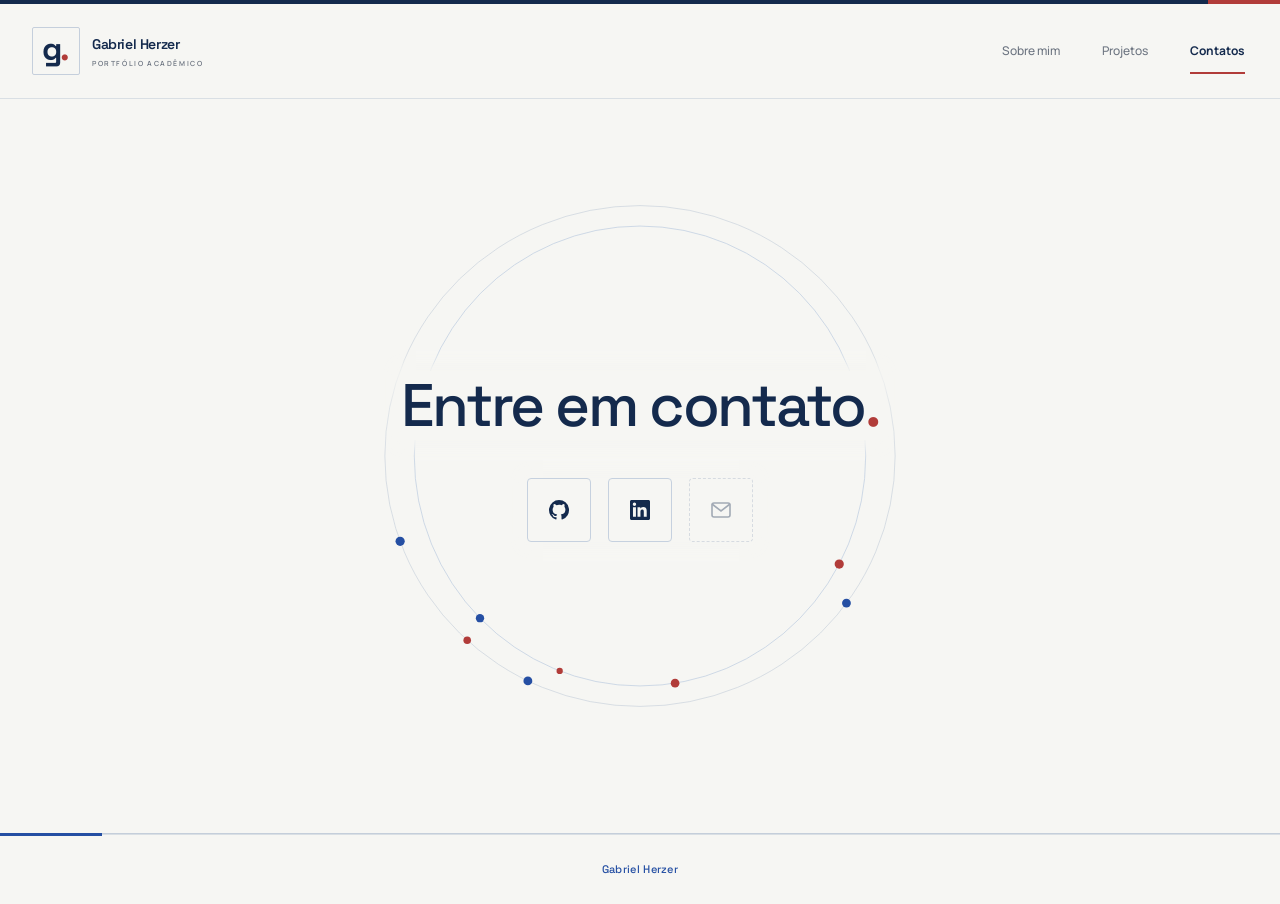
==== commit 23b48dca: "Adiciona demos dos projetos e animacao interativa nos contatos" ====
--- a/contatos.html
+++ b/contatos.html
@@ -1,5 +1,5 @@
 <!doctype html>
-<html lang="pt-BR"><head><meta charset="utf-8"><meta name="viewport" content="width=device-width, initial-scale=1"><meta name="theme-color" content="#142a4d"><meta name="description" content="Portfólio acadêmico de Gabriel Herzer Gaspary. Estudante de DSM na FATEC São José dos Campos."><title>Contatos · Gabriel Herzer</title><link rel="icon" type="image/svg+xml" href="assets/favicon.svg"><link rel="stylesheet" href="styles.css"><link rel="stylesheet" href="design.css"></head>
+<html lang="pt-BR"><head><meta charset="utf-8"><meta name="viewport" content="width=device-width, initial-scale=1"><meta name="theme-color" content="#142a4d"><meta name="description" content="Portfólio acadêmico de Gabriel Herzer Gaspary. Estudante de DSM na FATEC São José dos Campos."><title>Contatos · Gabriel Herzer</title><link rel="icon" type="image/svg+xml" href="assets/favicon.svg"><link rel="stylesheet" href="styles.css"><link rel="stylesheet" href="design.css"><script src="contact-orbits.js" defer></script></head>
 <body><a class="skip" href="#conteudo">Pular para o conteúdo</a><header class="header"><div class="header-inner"><a class="brand" href="index.html" aria-label="Gabriel Herzer, sobre mim"><span class="brand-symbol">g<span>.</span></span><span class="brand-name">Gabriel Herzer<small>PORTFÓLIO ACADÊMICO</small></span></a><nav aria-label="Navegação principal"><a href="index.html">Sobre mim</a><a href="projetos.html">Projetos</a><a href="contatos.html" class="active" aria-current="page">Contatos</a></nav></div></header><main id="conteudo">
-<section class="contact-page wrap" aria-labelledby="contact-title"><div class="contact-orbit" aria-hidden="true"><span></span><span></span><span></span></div><p class="eyebrow">VAMOS CONVERSAR</p><h1 id="contact-title">Entre em contato<span>.</span></h1><div class="social-icons"><a href="https://github.com/GabrielHerzer" aria-label="GitHub de Gabriel Herzer" title="GitHub" target="_blank" rel="noopener noreferrer"><svg viewBox="0 0 24 24" fill="currentColor" aria-hidden="true"><path d="M12 2a10 10 0 0 0-3.16 19.49c.5.09.68-.22.68-.48v-1.86c-2.78.6-3.37-1.18-3.37-1.18-.45-1.16-1.11-1.47-1.11-1.47-.91-.62.07-.61.07-.61 1 .07 1.53 1.03 1.53 1.03.89 1.53 2.34 1.09 2.91.83.09-.65.35-1.09.64-1.34-2.22-.25-4.56-1.11-4.56-4.94 0-1.09.39-1.98 1.03-2.68-.1-.25-.45-1.27.1-2.65 0 0 .84-.27 2.75 1.03A9.58 9.58 0 0 1 12 6.83c.85 0 1.71.11 2.51.34 1.91-1.3 2.75-1.03 2.75-1.03.55 1.38.2 2.4.1 2.65.64.7 1.03 1.59 1.03 2.68 0 3.84-2.34 4.69-4.57 4.94.36.31.68.92.68 1.85v2.75c0 .27.18.58.69.48A10 10 0 0 0 12 2Z"/></svg></a><a href="https://www.linkedin.com/in/gabriel-herzer-133220352/" aria-label="LinkedIn de Gabriel Herzer" title="LinkedIn" target="_blank" rel="noopener noreferrer"><svg viewBox="0 0 24 24" fill="currentColor" aria-hidden="true"><path d="M20.45 2H3.55C2.69 2 2 2.68 2 3.52v16.96c0 .84.69 1.52 1.55 1.52h16.9c.86 0 1.55-.68 1.55-1.52V3.52c0-.84-.69-1.52-1.55-1.52ZM7.93 18.75H4.98V9.2h2.95v9.55ZM6.45 7.9a1.71 1.71 0 1 1 0-3.42 1.71 1.71 0 0 1 0 3.42Zm12.3 10.85H15.8V14.1c0-1.11-.02-2.54-1.55-2.54-1.55 0-1.79 1.21-1.79 2.46v4.73H9.51V9.2h2.83v1.3h.04c.39-.74 1.36-1.53 2.79-1.53 2.99 0 3.54 1.97 3.54 4.53v5.25Z"/></svg></a><button type="button" disabled aria-label="E-mail ainda não informado" title="E-mail ainda não informado"><svg viewBox="0 0 24 24" fill="none" stroke="currentColor" stroke-width="1.6" aria-hidden="true"><rect x="3" y="5" width="18" height="14" rx="2"/><path d="m3 6 9 7 9-7"/></svg></button></div></section>
+<section class="contact-page wrap" aria-labelledby="contact-title"><svg class="contact-orbit-scene" data-contact-orbits viewBox="0 0 640 640" aria-hidden="true" focusable="false"><ellipse class="contact-ring" cx="320" cy="320" rx="226" ry="224"/><ellipse class="contact-ring" cx="320" cy="320" rx="248" ry="249"/><circle class="contact-particle" cx="545" cy="320" r="4" fill="#b13c39"/><circle class="contact-particle" cx="95" cy="320" r="4" fill="#254fa3"/><circle class="contact-particle" cx="545" cy="320" r="4" fill="#b13c39"/><circle class="contact-particle" cx="95" cy="320" r="4" fill="#254fa3"/><circle class="contact-particle" cx="545" cy="320" r="4" fill="#b13c39"/><circle class="contact-particle" cx="95" cy="320" r="4" fill="#254fa3"/><circle class="contact-particle" cx="545" cy="320" r="4" fill="#b13c39"/><circle class="contact-particle" cx="95" cy="320" r="4" fill="#254fa3"/></svg><div class="contact-copy"><h1 id="contact-title">Entre em contato<span>.</span></h1><div class="social-icons"><a href="https://github.com/GabrielHerzer" aria-label="GitHub de Gabriel Herzer" title="GitHub" target="_blank" rel="noopener noreferrer"><svg viewBox="0 0 24 24" fill="currentColor" aria-hidden="true"><path d="M12 2a10 10 0 0 0-3.16 19.49c.5.09.68-.22.68-.48v-1.86c-2.78.6-3.37-1.18-3.37-1.18-.45-1.16-1.11-1.47-1.11-1.47-.91-.62.07-.61.07-.61 1 .07 1.53 1.03 1.53 1.03.89 1.53 2.34 1.09 2.91.83.09-.65.35-1.09.64-1.34-2.22-.25-4.56-1.11-4.56-4.94 0-1.09.39-1.98 1.03-2.68-.1-.25-.45-1.27.1-2.65 0 0 .84-.27 2.75 1.03A9.58 9.58 0 0 1 12 6.83c.85 0 1.71.11 2.51.34 1.91-1.3 2.75-1.03 2.75-1.03.55 1.38.2 2.4.1 2.65.64.7 1.03 1.59 1.03 2.68 0 3.84-2.34 4.69-4.57 4.94.36.31.68.92.68 1.85v2.75c0 .27.18.58.69.48A10 10 0 0 0 12 2Z"/></svg></a><a href="https://www.linkedin.com/in/gabriel-herzer-133220352/" aria-label="LinkedIn de Gabriel Herzer" title="LinkedIn" target="_blank" rel="noopener noreferrer"><svg viewBox="0 0 24 24" fill="currentColor" aria-hidden="true"><path d="M20.45 2H3.55C2.69 2 2 2.68 2 3.52v16.96c0 .84.69 1.52 1.55 1.52h16.9c.86 0 1.55-.68 1.55-1.52V3.52c0-.84-.69-1.52-1.55-1.52ZM7.93 18.75H4.98V9.2h2.95v9.55ZM6.45 7.9a1.71 1.71 0 1 1 0-3.42 1.71 1.71 0 0 1 0 3.42Zm12.3 10.85H15.8V14.1c0-1.11-.02-2.54-1.55-2.54-1.55 0-1.79 1.21-1.79 2.46v4.73H9.51V9.2h2.83v1.3h.04c.39-.74 1.36-1.53 2.79-1.53 2.99 0 3.54 1.97 3.54 4.53v5.25Z"/></svg></a><button type="button" disabled aria-label="E-mail ainda não informado" title="E-mail ainda não informado"><svg viewBox="0 0 24 24" fill="none" stroke="currentColor" stroke-width="1.6" aria-hidden="true"><rect x="3" y="5" width="18" height="14" rx="2"/><path d="m3 6 9 7 9-7"/></svg></button></div></div></section>
 </main><footer class="footer"><span class="footer-track" aria-hidden="true"><span class="footer-red"></span><span class="footer-blue"></span></span><div><span class="footer-name">Gabriel Herzer</span></div></footer></body></html>
--- a/design.css
+++ b/design.css
@@ -125,3 +125,78 @@
 .language-list .language-scale-labels>.current-level{color:var(--navy);font-weight:700}
 .level-5+.language-scale-labels>.current-level{color:var(--red)}
 @media(max-width:700px){.language-block{max-width:100%;margin-top:30px}.language-summary h4{font-size:17px}.language-summary .language-level{font-size:21px}.language-list .language-scale-labels>span{font-size:8px;letter-spacing:-.15px}.language-scale{height:8px}.language-scale-labels{gap:2px}}
+/* Demonstrações de projetos: capa estática e vídeo sob demanda. */
+.projects-page .project-card.is-complete{position:relative;overflow:hidden}
+.projects-page .project-card.is-complete:before{content:none}
+.project-identity{display:flex;align-items:center;gap:13px;margin:5px 0 19px;min-width:0}
+.project-identity img{display:block;width:44px;height:44px;object-fit:contain;flex:0 0 44px;border-radius:6px}
+.project-identity h3{margin:0;line-height:1.3}
+.projects-page .project-image.project-preview{position:relative;width:100%;height:auto;min-height:0;aspect-ratio:16/10;align-self:start;overflow:hidden;background:#e9eef4;border-radius:3px}
+.preview-poster,.preview-video{position:absolute;inset:0;width:100%;height:100%;object-fit:contain;display:block}
+.preview-video{opacity:0;transition:opacity .2s;background:#e9eef4}
+.project-preview.is-playing .preview-video{opacity:1}
+.preview-toolbar{position:absolute;inset:auto 0 0;display:flex;justify-content:space-between;align-items:center;gap:12px;padding:25px 13px 12px;background:linear-gradient(transparent,rgba(16,30,50,.84));color:#fff;z-index:2;pointer-events:none}
+.preview-hint{font-size:9px;font-weight:500;line-height:1.5}
+.preview-toggle{display:inline-flex;align-items:center;justify-content:center;gap:6px;min-height:36px;padding:8px 11px;border:1px solid #ffffff65;border-radius:3px;background:rgba(20,42,77,.85);color:#fff;font:600 10px/1.4 var(--sans);cursor:pointer;pointer-events:auto;flex-shrink:0}
+.preview-toggle svg{width:15px;height:15px}
+.preview-toggle:hover{background:#254fa3}
+.preview-toggle:focus-visible{outline-color:#fff;outline-offset:3px}
+.project-preview[aria-busy="true"] .preview-toggle{cursor:progress}
+.project-pending-detail{margin-top:20px}
+.project-pending-detail .blank{margin-top:9px;max-width:95%}
+.personal-featured .project-details{padding-top:8px}
+@media(hover:none){.preview-hint{display:none}.preview-toolbar{justify-content:flex-end}}
+@media(max-width:700px){.projects-page .project-image.project-preview{height:auto;min-height:0;aspect-ratio:16/10}.project-identity h3{font-size:24px}.project-identity img{width:38px;height:38px;flex-basis:38px}.preview-toolbar{padding:23px 10px 10px}.preview-hint{font-size:8px}}
+@media(prefers-reduced-motion:reduce){.preview-video{transition:none}}
+/* KREDITA: título comum e colunas com conteúdo alinhado. */
+.projects-page .project-card.kredita-layout{grid-template-columns:minmax(0,1fr) minmax(0,1fr);column-gap:36px;row-gap:23px;padding:26px}
+.kredita-heading{grid-column:1/-1;display:flex;align-items:center;justify-content:space-between;gap:25px;padding-bottom:19px;border-bottom:1px solid var(--border)}
+.kredita-heading .project-identity{margin:0}
+.kredita-heading .project-identity h3{font:500 29px/1.3 var(--serif);letter-spacing:-1px}
+.kredita-heading .project-top{gap:16px;margin:0}
+.kredita-left,.kredita-right{min-width:0}
+.projects-page .kredita-left .project-preview{aspect-ratio:16/9}
+.kredita-right.project-details{padding:0}
+.kredita-right>h4:first-child{margin-top:0}
+.kredita-left h4{font:600 13px/1.5 var(--serif);color:var(--navy);margin-bottom:10px}
+.kredita-left h4>span{font-weight:400;color:var(--muted)}
+.kredita-left p{font-size:12px;line-height:1.95}
+.kredita-left p+p{margin-top:10px}
+.contribution-section{margin-top:23px}
+.project-tools-section{margin-top:22px}
+.project-tool-grid{list-style:none;padding:0;margin:13px 0 0;display:grid;grid-template-columns:repeat(3,minmax(0,1fr));gap:9px}
+.project-tool-card{display:flex;align-items:center;gap:10px;min-height:61px;padding:12px 14px;border:1px solid #d6dfe9;border-radius:5px;background:#f8fafc;min-width:0;transition:border-color .2s,background .2s}
+.project-tool-card img{width:25px;height:25px;object-fit:contain;flex-shrink:0}
+.project-tool-card span{font:600 11px/1.5 var(--sans);color:var(--navy)}
+.project-tool-card:hover{border-color:#c78b86;background:#fcf5f3}
+.repo-actions>.button{transition:background .2s,border-color .2s}
+.repo-actions>.button:hover,.repo-actions>.button:focus-visible{background:var(--red);border-color:var(--red);color:#fff}
+.kredita-right .repo-actions{margin-top:29px;align-items:flex-start;flex-direction:column;gap:22px}
+.kredita-right .personal-repo{width:100%;max-width:360px;flex:auto}
+@media(max-width:1000px){.projects-page .project-card.kredita-layout{gap:24px;padding:22px}.project-tool-card{padding:11px 9px;gap:8px}.project-tool-card img{width:22px;height:22px}.project-tool-card span{font-size:10px}}
+@media(max-width:700px){.projects-page .project-card.kredita-layout{grid-template-columns:1fr;padding:16px;row-gap:23px}.kredita-heading{flex-direction:column;align-items:flex-start;gap:12px;padding-bottom:15px}.kredita-heading .project-top{width:100%;justify-content:space-between}.kredita-heading .project-identity h3{font-size:26px}.kredita-left{display:contents}.kredita-left>.project-preview{grid-row:2}.kredita-right{grid-row:3}.contribution-section{grid-row:4;margin-top:0}.project-tools-section{grid-row:5;margin-top:0}.project-tool-card{min-height:57px;padding:10px 9px;gap:7px}.project-tool-grid{gap:7px}.project-tool-card img{width:21px;height:21px}.project-tool-card span{font-size:10px}}
+/* Capa sem sobreposições; toda a imagem funciona como controle acessível. */
+.project-preview>.preview-overlay{position:absolute;inset:0;width:100%;height:100%;min-height:0;display:block;padding:0;margin:0;border:0;border-radius:0;background:transparent;color:transparent;z-index:2;cursor:pointer}
+.project-preview>.preview-overlay:hover,.project-preview>.preview-overlay:active{background:transparent}
+.project-preview>.preview-overlay:focus-visible{outline:2px solid var(--red);outline-offset:-4px}
+.projects-page .project-card.api-placeholder:before{content:none}
+.api-placeholder>.status-line{background:var(--border)}
+.api-placeholder>.status-line>.status-runner{background:var(--red)}
+.projects-page .kredita-layout.is-complete>.status-line{background:var(--blue)}
+/* Projetos pessoais: linha azul e cartão reservado para Atlas de Estudos. */
+.projects-page .personal-featured:before{content:none}
+.personal-status-line{position:absolute;inset:0 0 auto;height:3px;background:var(--blue);pointer-events:none}
+.project-icon-placeholder{display:block;flex:0 0 44px;width:44px;height:44px;border:1px dashed #c4cedb;border-radius:6px;background:var(--soft)}
+.projects-page .atlas-placeholder .atlas-media{min-height:0;height:auto;aspect-ratio:16/10;align-self:start}
+@media(max-width:700px){.project-icon-placeholder{width:38px;height:38px;flex-basis:38px}.projects-page .atlas-placeholder .atlas-media{min-height:0;height:auto}}
+/* Contato: duas linhas orgânicas, oito partículas e um centro estável. */
+.contact-page{min-height:max(570px,calc(100svh - 186px));padding:105px 0;overflow:hidden}
+.contact-page:before,.contact-page:after{content:none}
+.contact-orbit-scene{position:absolute;width:min(620px,100%);height:auto;aspect-ratio:1;left:50%;top:50%;transform:translate(-50%,-50%);pointer-events:none;z-index:0;overflow:visible}
+.contact-ring{fill:none;stroke:#bdcce0;stroke-opacity:.7;stroke-width:1;vector-effect:non-scaling-stroke}
+.contact-ring:nth-child(2){stroke:#c4cdd9;stroke-opacity:.6}
+.contact-particle{pointer-events:none}
+.contact-copy{position:relative;z-index:1;display:flex;flex-direction:column;align-items:center;justify-content:center;pointer-events:none;max-width:100%}
+.contact-copy h1{background:var(--bg);box-shadow:0 0 14px 8px var(--bg);pointer-events:auto}
+.contact-copy .social-icons{pointer-events:auto;position:relative;background:var(--bg);box-shadow:0 0 14px 7px var(--bg)}
+@media(max-width:700px){.contact-page{min-height:max(490px,calc(100svh - 210px));padding:90px 0;width:calc(100% - 20px)}.contact-orbit-scene{width:112%;max-width:430px}.contact-copy h1{font-size:clamp(29px,9vw,39px);letter-spacing:-1.6px;box-shadow:0 0 10px 5px var(--bg)}.contact-copy .social-icons{box-shadow:0 0 10px 5px var(--bg)}}
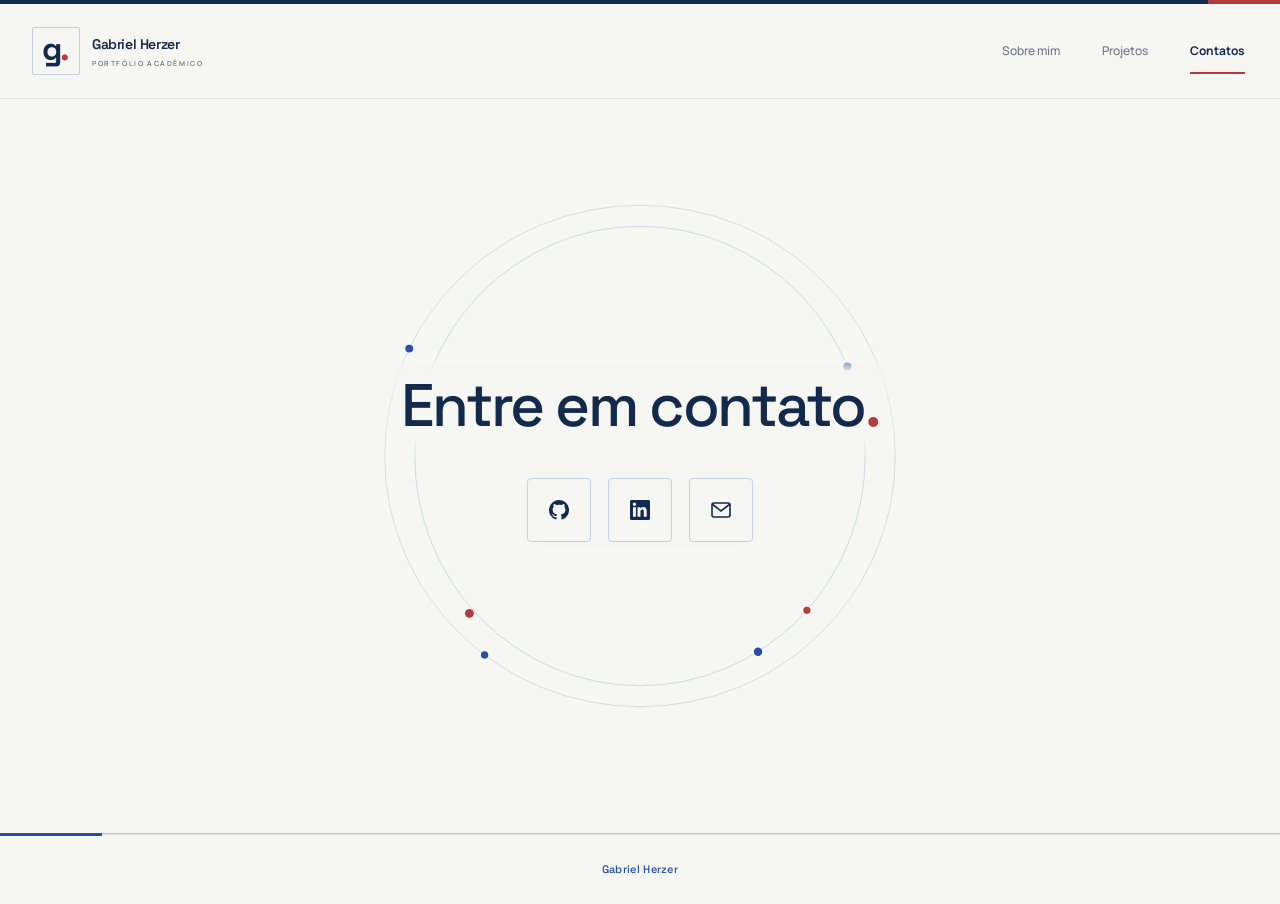
==== commit 21ba352b: "Completa Atlas de Estudos e ativa contato por e-mail" ====
--- a/contatos.html
+++ b/contatos.html
@@ -1,5 +1,5 @@
 <!doctype html>
 <html lang="pt-BR"><head><meta charset="utf-8"><meta name="viewport" content="width=device-width, initial-scale=1"><meta name="theme-color" content="#142a4d"><meta name="description" content="Portfólio acadêmico de Gabriel Herzer Gaspary. Estudante de DSM na FATEC São José dos Campos."><title>Contatos · Gabriel Herzer</title><link rel="icon" type="image/svg+xml" href="assets/favicon.svg"><link rel="stylesheet" href="styles.css"><link rel="stylesheet" href="design.css"><script src="contact-orbits.js" defer></script></head>
 <body><a class="skip" href="#conteudo">Pular para o conteúdo</a><header class="header"><div class="header-inner"><a class="brand" href="index.html" aria-label="Gabriel Herzer, sobre mim"><span class="brand-symbol">g<span>.</span></span><span class="brand-name">Gabriel Herzer<small>PORTFÓLIO ACADÊMICO</small></span></a><nav aria-label="Navegação principal"><a href="index.html">Sobre mim</a><a href="projetos.html">Projetos</a><a href="contatos.html" class="active" aria-current="page">Contatos</a></nav></div></header><main id="conteudo">
-<section class="contact-page wrap" aria-labelledby="contact-title"><svg class="contact-orbit-scene" data-contact-orbits viewBox="0 0 640 640" aria-hidden="true" focusable="false"><ellipse class="contact-ring" cx="320" cy="320" rx="226" ry="224"/><ellipse class="contact-ring" cx="320" cy="320" rx="248" ry="249"/><circle class="contact-particle" cx="545" cy="320" r="4" fill="#b13c39"/><circle class="contact-particle" cx="95" cy="320" r="4" fill="#254fa3"/><circle class="contact-particle" cx="545" cy="320" r="4" fill="#b13c39"/><circle class="contact-particle" cx="95" cy="320" r="4" fill="#254fa3"/><circle class="contact-particle" cx="545" cy="320" r="4" fill="#b13c39"/><circle class="contact-particle" cx="95" cy="320" r="4" fill="#254fa3"/><circle class="contact-particle" cx="545" cy="320" r="4" fill="#b13c39"/><circle class="contact-particle" cx="95" cy="320" r="4" fill="#254fa3"/></svg><div class="contact-copy"><h1 id="contact-title">Entre em contato<span>.</span></h1><div class="social-icons"><a href="https://github.com/GabrielHerzer" aria-label="GitHub de Gabriel Herzer" title="GitHub" target="_blank" rel="noopener noreferrer"><svg viewBox="0 0 24 24" fill="currentColor" aria-hidden="true"><path d="M12 2a10 10 0 0 0-3.16 19.49c.5.09.68-.22.68-.48v-1.86c-2.78.6-3.37-1.18-3.37-1.18-.45-1.16-1.11-1.47-1.11-1.47-.91-.62.07-.61.07-.61 1 .07 1.53 1.03 1.53 1.03.89 1.53 2.34 1.09 2.91.83.09-.65.35-1.09.64-1.34-2.22-.25-4.56-1.11-4.56-4.94 0-1.09.39-1.98 1.03-2.68-.1-.25-.45-1.27.1-2.65 0 0 .84-.27 2.75 1.03A9.58 9.58 0 0 1 12 6.83c.85 0 1.71.11 2.51.34 1.91-1.3 2.75-1.03 2.75-1.03.55 1.38.2 2.4.1 2.65.64.7 1.03 1.59 1.03 2.68 0 3.84-2.34 4.69-4.57 4.94.36.31.68.92.68 1.85v2.75c0 .27.18.58.69.48A10 10 0 0 0 12 2Z"/></svg></a><a href="https://www.linkedin.com/in/gabriel-herzer-133220352/" aria-label="LinkedIn de Gabriel Herzer" title="LinkedIn" target="_blank" rel="noopener noreferrer"><svg viewBox="0 0 24 24" fill="currentColor" aria-hidden="true"><path d="M20.45 2H3.55C2.69 2 2 2.68 2 3.52v16.96c0 .84.69 1.52 1.55 1.52h16.9c.86 0 1.55-.68 1.55-1.52V3.52c0-.84-.69-1.52-1.55-1.52ZM7.93 18.75H4.98V9.2h2.95v9.55ZM6.45 7.9a1.71 1.71 0 1 1 0-3.42 1.71 1.71 0 0 1 0 3.42Zm12.3 10.85H15.8V14.1c0-1.11-.02-2.54-1.55-2.54-1.55 0-1.79 1.21-1.79 2.46v4.73H9.51V9.2h2.83v1.3h.04c.39-.74 1.36-1.53 2.79-1.53 2.99 0 3.54 1.97 3.54 4.53v5.25Z"/></svg></a><button type="button" disabled aria-label="E-mail ainda não informado" title="E-mail ainda não informado"><svg viewBox="0 0 24 24" fill="none" stroke="currentColor" stroke-width="1.6" aria-hidden="true"><rect x="3" y="5" width="18" height="14" rx="2"/><path d="m3 6 9 7 9-7"/></svg></button></div></div></section>
+<section class="contact-page wrap" aria-labelledby="contact-title"><svg class="contact-orbit-scene" data-contact-orbits viewBox="0 0 640 640" aria-hidden="true" focusable="false"><ellipse class="contact-ring" cx="320" cy="320" rx="226" ry="224"/><ellipse class="contact-ring" cx="320" cy="320" rx="248" ry="249"/><circle class="contact-particle" cx="545" cy="320" r="4" fill="#b13c39"/><circle class="contact-particle" cx="95" cy="320" r="4" fill="#254fa3"/><circle class="contact-particle" cx="545" cy="320" r="4" fill="#b13c39"/><circle class="contact-particle" cx="95" cy="320" r="4" fill="#254fa3"/><circle class="contact-particle" cx="545" cy="320" r="4" fill="#b13c39"/><circle class="contact-particle" cx="95" cy="320" r="4" fill="#254fa3"/><circle class="contact-particle" cx="545" cy="320" r="4" fill="#b13c39"/><circle class="contact-particle" cx="95" cy="320" r="4" fill="#254fa3"/></svg><div class="contact-copy"><h1 id="contact-title">Entre em contato<span>.</span></h1><div class="social-icons"><a href="https://github.com/GabrielHerzer" aria-label="GitHub de Gabriel Herzer" title="GitHub" target="_blank" rel="noopener noreferrer"><svg viewBox="0 0 24 24" fill="currentColor" aria-hidden="true"><path d="M12 2a10 10 0 0 0-3.16 19.49c.5.09.68-.22.68-.48v-1.86c-2.78.6-3.37-1.18-3.37-1.18-.45-1.16-1.11-1.47-1.11-1.47-.91-.62.07-.61.07-.61 1 .07 1.53 1.03 1.53 1.03.89 1.53 2.34 1.09 2.91.83.09-.65.35-1.09.64-1.34-2.22-.25-4.56-1.11-4.56-4.94 0-1.09.39-1.98 1.03-2.68-.1-.25-.45-1.27.1-2.65 0 0 .84-.27 2.75 1.03A9.58 9.58 0 0 1 12 6.83c.85 0 1.71.11 2.51.34 1.91-1.3 2.75-1.03 2.75-1.03.55 1.38.2 2.4.1 2.65.64.7 1.03 1.59 1.03 2.68 0 3.84-2.34 4.69-4.57 4.94.36.31.68.92.68 1.85v2.75c0 .27.18.58.69.48A10 10 0 0 0 12 2Z"/></svg></a><a href="https://www.linkedin.com/in/gabriel-herzer-133220352/" aria-label="LinkedIn de Gabriel Herzer" title="LinkedIn" target="_blank" rel="noopener noreferrer"><svg viewBox="0 0 24 24" fill="currentColor" aria-hidden="true"><path d="M20.45 2H3.55C2.69 2 2 2.68 2 3.52v16.96c0 .84.69 1.52 1.55 1.52h16.9c.86 0 1.55-.68 1.55-1.52V3.52c0-.84-.69-1.52-1.55-1.52ZM7.93 18.75H4.98V9.2h2.95v9.55ZM6.45 7.9a1.71 1.71 0 1 1 0-3.42 1.71 1.71 0 0 1 0 3.42Zm12.3 10.85H15.8V14.1c0-1.11-.02-2.54-1.55-2.54-1.55 0-1.79 1.21-1.79 2.46v4.73H9.51V9.2h2.83v1.3h.04c.39-.74 1.36-1.53 2.79-1.53 2.99 0 3.54 1.97 3.54 4.53v5.25Z"/></svg></a><a href="mailto:gabrielherzer11@gmail.com" aria-label="Enviar e-mail para Gabriel Herzer" title="Enviar e-mail para gabrielherzer11@gmail.com"><svg viewBox="0 0 24 24" fill="none" stroke="currentColor" stroke-width="1.6" aria-hidden="true"><rect x="3" y="5" width="18" height="14" rx="2"/><path d="m3 6 9 7 9-7"/></svg></a></div></div></section>
 </main><footer class="footer"><span class="footer-track" aria-hidden="true"><span class="footer-red"></span><span class="footer-blue"></span></span><div><span class="footer-name">Gabriel Herzer</span></div></footer></body></html>
